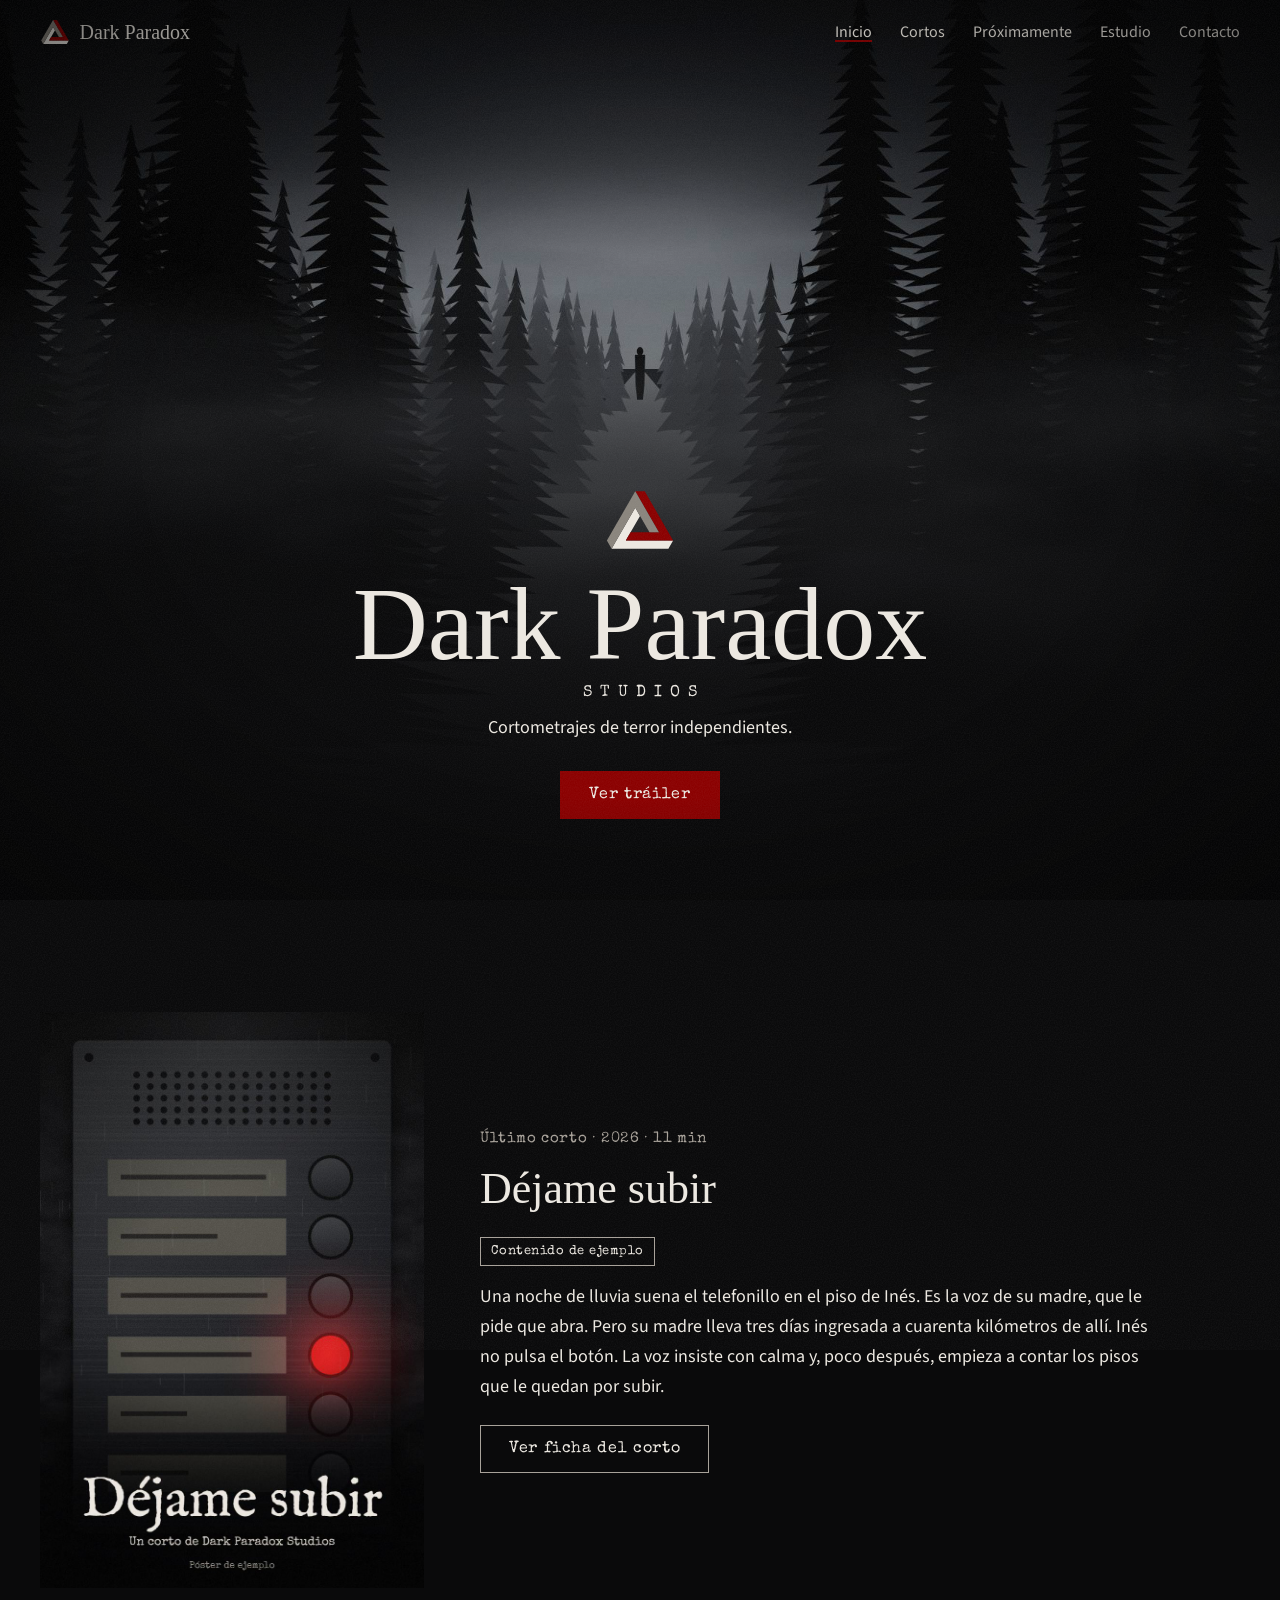
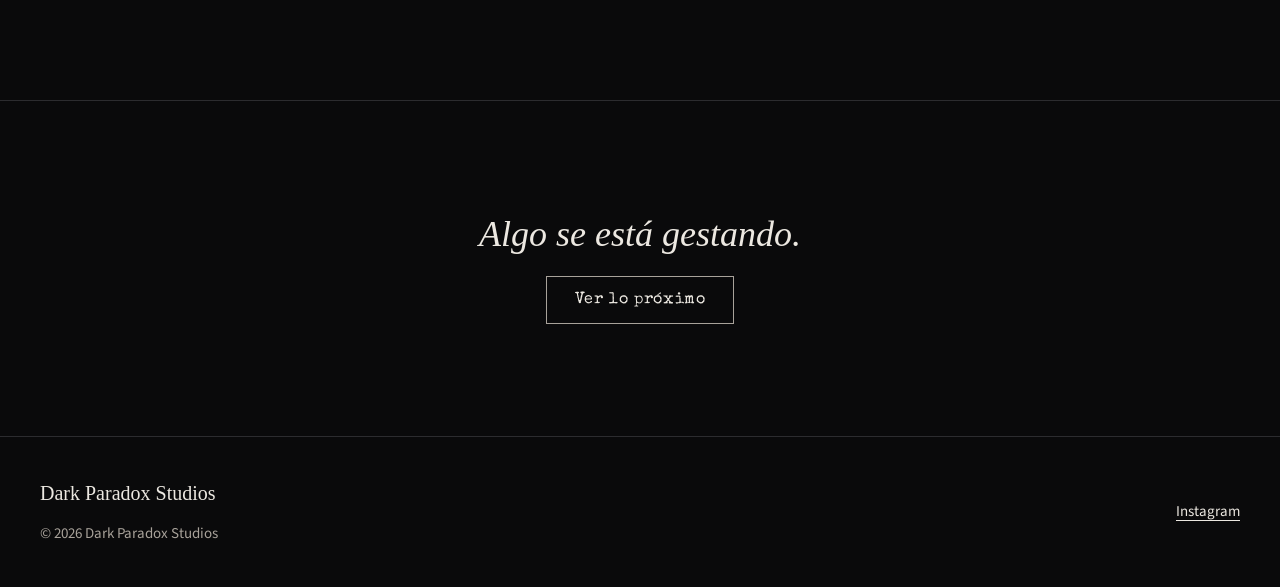
==== index.html @ ecb3c23c "Primera subida" ====
<!doctype html>
<html lang="es">
<head>
  <meta charset="utf-8">
  <meta name="viewport" content="width=device-width, initial-scale=1">
  <title>Dark Paradox Studios · Cortometrajes de terror</title>
  <meta name="description" content="Dark Paradox Studios es una productora independiente de cortometrajes de terror. Mira nuestros cortos y tráileres.">
  <meta name="theme-color" content="#0a0a0b">

  <!-- Open Graph: lo que se ve al compartir el enlace. La imagen TIENE que ser una URL
       completa o las redes no la encuentran: cambia "usuario" por tu usuario de GitHub. -->
  <meta property="og:type" content="website">
  <meta property="og:site_name" content="Dark Paradox Studios">
  <meta property="og:locale" content="es_ES">
  <meta property="og:title" content="Dark Paradox Studios · Cortometrajes de terror">
  <meta property="og:description" content="Productora independiente de cortometrajes de terror. Mira nuestros cortos y tráileres.">
  <meta property="og:image" content="https://usuario.github.io/darkparadox-web/img/og-image.jpg">

  <link rel="icon" href="./img/favicon.svg" type="image/svg+xml">
  <link rel="icon" href="./img/favicon-32.png" sizes="32x32" type="image/png">
  <link rel="apple-touch-icon" href="./img/apple-touch-icon.png">

  <link rel="preconnect" href="https://fonts.googleapis.com">
  <link rel="preconnect" href="https://fonts.gstatic.com" crossorigin>
  <link rel="stylesheet" href="https://fonts.googleapis.com/css2?family=IM+Fell+English:ital@0;1&amp;family=Source+Sans+3:wght@400;600&amp;family=Special+Elite&amp;display=swap">
  <link rel="stylesheet" href="./css/styles.css">

  <!-- Avisa a la hoja de estilos de que hay JavaScript, antes de pintar nada -->
  <script>document.documentElement.classList.add("js");</script>
  <script src="./js/data.js" defer></script>
  <script src="./js/main.js" defer></script>
</head>
<body class="pagina-hero">
  <a class="saltar" href="#contenido">Saltar al contenido</a>

  <header class="cabecera">
    <a class="marca" href="./index.html" aria-label="Dark Paradox Studios, ir al inicio">
      <img class="marca__icono" src="./img/logo.svg" alt="" width="30" height="30" loading="lazy">
      <span class="marca__texto glitch" data-texto="Dark Paradox">Dark Paradox</span>
    </a>

    <button class="menu-boton" type="button" aria-expanded="false" aria-controls="menu-principal" aria-label="Abrir menú">
      <span class="menu-boton__barras" aria-hidden="true"></span>
    </button>

    <nav class="menu" id="menu-principal" aria-label="Principal">
      <ul class="menu__lista">
        <li><a href="./index.html" aria-current="page">Inicio</a></li>
        <li><a href="./cortos.html">Cortos</a></li>
        <li><a href="./proximamente.html">Próximamente</a></li>
        <li><a href="./estudio.html">Estudio</a></li>
        <li><a href="./contacto.html">Contacto</a></li>
      </ul>
    </nav>
  </header>

  <main id="contenido" tabindex="-1">
    <section class="hero">
      <!-- Vídeo decorativo sin sonido. El poster se ve mientras carga y si el vídeo no
           llega a reproducirse. main.js decide si arranca (por eso no lleva autoplay). -->
      <video class="hero__video" muted loop playsinline preload="none" poster="./img/hero.jpg" aria-hidden="true" tabindex="-1">
        <source src="./img/hero.mp4" type="video/mp4">
      </video>

      <div class="hero__contenido contenedor">
        <img class="hero__logo" src="./img/logo.svg" alt="" width="72" height="72" loading="lazy">
        <h1 class="hero__titulo" aria-label="Dark Paradox Studios">
          <span class="glitch" data-texto="Dark Paradox">Dark Paradox</span>
          <span class="hero__estudio">Studios</span>
        </h1>
        <p class="hero__lema">Cortometrajes de terror independientes.</p>
        <!-- main.js apunta este botón al tráiler del corto más reciente -->
        <a class="boton" id="hero-trailer" href="./cortos.html">Ver tráiler</a>
      </div>
    </section>

    <section class="seccion">
      <!-- main.js pinta aquí el corto más reciente de js/data.js -->
      <div class="contenedor destacado" id="destacado">
        <noscript><p>Para ver nuestros cortos necesitas activar JavaScript.</p></noscript>
      </div>
    </section>

    <section class="seccion aviso-proximo">
      <div class="contenedor aparece">
        <p>Algo se está gestando.</p>
        <a class="boton boton--secundario" href="./proximamente.html">Ver lo próximo</a>
      </div>
    </section>
  </main>

  <footer class="pie">
    <div class="contenedor pie__interior">
      <p class="pie__marca">Dark Paradox Studios</p>
      <nav class="pie__redes" aria-label="Redes y contacto">
        <a href="https://www.instagram.com/darkparadox_studios_/" target="_blank" rel="noopener noreferrer">Instagram</a>
        <a data-contacto="email" hidden>Email</a>
        <a data-contacto="whatsapp" target="_blank" rel="noopener noreferrer" hidden>WhatsApp</a>
      </nav>
      <p data-ciudad hidden></p>
      <p>© <span data-anio>2026</span> Dark Paradox Studios</p>
    </div>
  </footer>
</body>
</html>
---- css/styles.css ----
/* ==========================================================================
   DARK PARADOX STUDIOS · HOJA DE ESTILOS

   Mobile-first: los estilos base son para el móvil (375 px) y las media
   queries del final de cada bloque añaden cambios para pantallas mayores.

   ÍNDICE
   1.  Variables
   2.  Base
   3.  Utilidades
   4.  Efectos (grano, viñeteado, parpadeo, glitch, fundidos, apariciones)
   5.  Cabecera y menú
   6.  Botones y enlaces
   7.  Pie
   8.  Inicio
   9.  Listado de cortos
   10. Detalle de corto
   11. Lightbox
   12. Próximamente
   13. Estudio
   14. Contacto
   15. Página 404 y mensajes temáticos
   16. Movimiento reducido
   ========================================================================== */


/* 1. VARIABLES
   -------------------------------------------------------------------------- */
:root {
  /* Colores */
  --negro: #0a0a0b;
  --negro-suave: #151517;
  --linea: #2c2c2f;
  --blanco-roto: #ece8e1;
  --gris: #a8a29a;
  /* El rojo solo tiene un contraste de 2:1 sobre el negro, así que nunca se usa
     para texto sobre el fondo: solo como relleno, borde o decoración. */
  --sangre: #8b0000;

  /* Tipografías, con fuentes de respaldo por si Google Fonts no carga */
  --fuente-titulos: "IM Fell English", "Iowan Old Style", Georgia, "Times New Roman", serif;
  --fuente-texto: "Source Sans 3", "Segoe UI", Roboto, "Helvetica Neue", Arial, sans-serif;
  --fuente-ficha: "Special Elite", "Courier New", Courier, monospace;

  /* Medidas */
  --margen: 1.25rem;
  --ancho-max: 80rem;
  --ancho-texto: 42rem;
  --alto-cabecera: 4rem;
  --tactil: 2.75rem; /* 44 px: tamaño mínimo cómodo para el dedo */

  /* Movimiento */
  --suave: 300ms ease;
}


/* 2. BASE
   -------------------------------------------------------------------------- */
*,
*::before,
*::after {
  box-sizing: border-box;
}

/* El atributo hidden debe ganar siempre, aunque el elemento tenga display: flex */
[hidden] {
  display: none !important;
}

html {
  background: var(--negro);
  color-scheme: dark;
  -webkit-text-size-adjust: 100%;
  /* Deja sitio a la cabecera fija al saltar a un ancla como #trailer */
  scroll-padding-top: calc(var(--alto-cabecera) + 1rem);
}

html.sin-scroll {
  overflow: hidden;
}

body {
  display: flex;
  flex-direction: column;
  min-height: 100vh;
  min-height: 100svh;
  margin: 0;
  background: var(--negro);
  color: var(--blanco-roto);
  font-family: var(--fuente-texto);
  font-size: 1.0625rem;
  line-height: 1.65;
  /* Fundido desde negro al entrar en cada página */
  animation: entrada-desde-negro 700ms ease-out backwards;
  transition: opacity 280ms ease;
}

main {
  flex: 1;
  /* Evita que la cabecera fija tape el principio del contenido */
  padding-top: var(--alto-cabecera);
}

main:focus {
  outline: none;
}

/* En estas páginas la primera sección va a pantalla completa, bajo la cabecera */
.pagina-hero main {
  padding-top: 0;
}

h1,
h2,
h3 {
  margin: 0 0 0.5em;
  font-family: var(--fuente-titulos);
  font-weight: 400; /* IM Fell solo tiene un peso: así no se fuerza una negrita falsa */
  line-height: 1.12;
  text-wrap: balance;
}

h1 {
  font-size: clamp(2.5rem, 11vw, 4.75rem);
}

h2 {
  font-size: clamp(1.875rem, 7vw, 2.75rem);
}

h3 {
  font-size: 1.375rem;
}

p {
  margin: 0 0 1em;
}

img,
video,
iframe {
  display: block;
  max-width: 100%;
}

img {
  height: auto;
}

ul {
  margin: 0;
  padding: 0;
  list-style: none;
}

a {
  color: inherit;
}

/* El foco de teclado es blanco porque el rojo no se vería sobre el negro */
:focus-visible {
  outline: 2px solid var(--blanco-roto);
  outline-offset: 3px;
}


/* 3. UTILIDADES
   -------------------------------------------------------------------------- */
.contenedor {
  width: min(100% - 2 * var(--margen), var(--ancho-max));
  margin-inline: auto;
}

.seccion {
  padding-block: clamp(3.5rem, 12vw, 7rem);
}

.seccion--corta {
  padding-block: clamp(2.5rem, 8vw, 4.5rem);
}

.texto-ancho {
  max-width: var(--ancho-texto);
}

.texto-secundario {
  color: var(--gris);
}

/* Etiquetas tipo ficha de archivo: año, duración, antetítulos… */
.ficha-texto {
  margin: 0 0 0.75rem;
  color: var(--gris);
  font-family: var(--fuente-ficha);
  font-size: 0.9375rem;
  letter-spacing: 0.04em;
}

/* Marca los contenidos de ejemplo. Desaparece al quitar "ejemplo: true" en data.js */
.etiqueta-ejemplo {
  display: inline-block;
  padding: 0.2rem 0.6rem;
  border: 1px solid var(--gris);
  background: var(--negro);
  color: var(--blanco-roto);
  font-family: var(--fuente-ficha);
  font-size: 0.8125rem;
  letter-spacing: 0.04em;
}

/* Oculto a la vista, pero accesible para los lectores de pantalla */
.oculto-visual {
  position: absolute;
  width: 1px;
  height: 1px;
  overflow: hidden;
  clip-path: inset(50%);
  white-space: nowrap;
}

/* Enlace "Saltar al contenido": solo aparece al llegar con el tabulador */
.saltar {
  position: fixed;
  top: 0.5rem;
  left: 0.5rem;
  z-index: 200;
  display: inline-flex;
  align-items: center;
  min-height: var(--tactil);
  padding-inline: 1rem;
  background: var(--blanco-roto);
  color: var(--negro);
  transform: translateY(-200%);
}

.saltar:focus {
  transform: none;
}


/* 4. EFECTOS
   -------------------------------------------------------------------------- */

/* Grano de película: ruido generado con un SVG incrustado, sin pedir ningún archivo.
   Se mueve a saltos para imitar la proyección. pointer-events: none deja pulsar debajo. */
body::before {
  content: "";
  position: fixed;
  inset: -50%;
  z-index: 9000;
  background-image: url("data:image/svg+xml,%3Csvg xmlns='http://www.w3.org/2000/svg' width='240' height='240'%3E%3Cfilter id='g'%3E%3CfeTurbulence type='fractalNoise' baseFrequency='.85' numOctaves='2' stitchTiles='stitch'/%3E%3CfeColorMatrix values='0 0 0 0 1 0 0 0 0 1 0 0 0 0 1 0 0 0 1 -.25'/%3E%3C/filter%3E%3Crect width='100%25' height='100%25' filter='url(%23g)'/%3E%3C/svg%3E");
  opacity: 0.07;
  pointer-events: none;
  animation: grano 900ms steps(6) infinite;
  will-change: transform;
}

/* Viñeteado: oscurece los bordes de la pantalla */
body::after {
  content: "";
  position: fixed;
  inset: 0;
  z-index: 8998;
  background: radial-gradient(ellipse at center, transparent 55%, rgba(0, 0, 0, 0.55) 100%);
  pointer-events: none;
}

/* Parpadeo ocasional: una capa negra casi invisible que main.js activa de vez en
   cuando. Son dos bajadas muy leves en casi un segundo, por debajo del límite de
   tres destellos por segundo que marcan las pautas de accesibilidad. */
.parpadeo {
  position: fixed;
  inset: 0;
  z-index: 8999;
  background: #000;
  opacity: 0;
  pointer-events: none;
}

.parpadeo.activo {
  animation: parpadeo 900ms linear;
}

/* Glitch: dos copias del texto (una roja y una gris) que saltan un instante.
   El texto se copia del atributo data-texto del HTML. */
.glitch {
  position: relative;
  display: inline-block;
}

.glitch::before,
.glitch::after {
  content: attr(data-texto);
  position: absolute;
  top: 0;
  left: 0;
  width: 100%;
  opacity: 0;
  pointer-events: none;
}

.glitch::before {
  color: var(--sangre);
  animation: glitch-a 9s steps(1) infinite;
}

.glitch::after {
  color: var(--gris);
  animation: glitch-b 9s steps(1) infinite;
}

/* Fundido a negro al cambiar de página (main.js añade la clase) */
body.saliendo {
  opacity: 0;
}

/* Aparición al hacer scroll. Solo se oculta si hay JavaScript (clase .js en <html>);
   así, sin JavaScript, todo el contenido sigue siendo visible. */
.js .aparece {
  opacity: 0;
  transform: translateY(1.25rem);
  transition: opacity 900ms ease, transform 900ms ease;
}

.js .aparece.visible {
  opacity: 1;
  transform: none;
}

@keyframes entrada-desde-negro {
  from {
    opacity: 0;
  }
}

@keyframes grano {
  0%   { transform: translate(0, 0); }
  20%  { transform: translate(-3%, 2%); }
  40%  { transform: translate(2%, -4%); }
  60%  { transform: translate(-2%, 3%); }
  80%  { transform: translate(4%, -1%); }
  100% { transform: translate(0, 0); }
}

@keyframes parpadeo {
  0%, 25%, 55%, 100% { opacity: 0; }
  10% { opacity: 0.12; }
  38% { opacity: 0.18; }
}

@keyframes glitch-a {
  0%, 92%, 100% { opacity: 0; transform: none; clip-path: none; }
  93%   { opacity: 0.95; transform: translate(-3px, 1px); clip-path: inset(12% 0 58% 0); }
  94.5% { opacity: 0.95; transform: translate(3px, -1px); clip-path: inset(62% 0 10% 0); }
  96%   { opacity: 0.95; transform: translate(-2px, 0); clip-path: inset(38% 0 40% 0); }
  97%   { opacity: 0; }
}

@keyframes glitch-b {
  0%, 92.5%, 100% { opacity: 0; transform: none; clip-path: none; }
  93.5% { opacity: 0.6; transform: translate(3px, 0); clip-path: inset(55% 0 22% 0); }
  95%   { opacity: 0.6; transform: translate(-2px, 1px); clip-path: inset(8% 0 72% 0); }
  96%   { opacity: 0; }
}


/* 5. CABECERA Y MENÚ
   -------------------------------------------------------------------------- */
.cabecera {
  position: fixed;
  inset: 0 0 auto;
  z-index: 100;
  display: flex;
  align-items: center;
  justify-content: space-between;
  height: var(--alto-cabecera);
  padding-inline: var(--margen);
  transition: background-color var(--suave);
}

/* Al bajar por la página, la cabecera gana un fondo para seguir siendo legible */
.cabecera.con-fondo {
  background: rgba(10, 10, 11, 0.94);
}

.marca {
  position: relative;
  z-index: 1;
  display: inline-flex;
  align-items: center;
  gap: 0.6rem;
  min-height: var(--tactil);
  font-family: var(--fuente-titulos);
  font-size: 1.25rem;
  text-decoration: none;
}

.marca__icono {
  width: 1.875rem;
  height: 1.875rem;
}

.marca__texto.glitch::before,
.marca__texto.glitch::after {
  animation-duration: 13s;
}

/* Botón hamburguesa: 48 × 48 px */
.menu-boton {
  position: relative;
  z-index: 1;
  display: grid;
  place-items: center;
  width: 3rem;
  height: 3rem;
  margin-right: -0.75rem;
  padding: 0;
  border: 0;
  background: none;
  color: var(--blanco-roto);
  cursor: pointer;
}

/* Las tres barras: la central es el propio span; las otras, sus pseudoelementos */
.menu-boton__barras,
.menu-boton__barras::before,
.menu-boton__barras::after {
  display: block;
  width: 1.5rem;
  height: 2px;
  background: currentColor;
  transition: transform var(--suave), background-color var(--suave);
}

.menu-boton__barras {
  position: relative;
}

.menu-boton__barras::before,
.menu-boton__barras::after {
  content: "";
  position: absolute;
  left: 0;
}

.menu-boton__barras::before {
  transform: translateY(-7px);
}

.menu-boton__barras::after {
  transform: translateY(7px);
}

/* Al abrir, las barras forman una X */
.menu-boton[aria-expanded="true"] .menu-boton__barras {
  background: transparent;
}

.menu-boton[aria-expanded="true"] .menu-boton__barras::before {
  transform: rotate(45deg);
}

.menu-boton[aria-expanded="true"] .menu-boton__barras::after {
  transform: rotate(-45deg);
}

/* Menú a pantalla completa en el móvil. visibility: hidden impide llegar a los
   enlaces con el tabulador mientras está cerrado. */
.menu {
  position: fixed;
  inset: 0;
  display: flex;
  align-items: center;
  padding: var(--alto-cabecera) var(--margen);
  background: var(--negro);
  opacity: 0;
  visibility: hidden;
  transition: opacity var(--suave), visibility var(--suave);
}

.menu.abierto {
  opacity: 1;
  visibility: visible;
}

.menu__lista {
  display: grid;
  gap: 0.5rem;
  width: 100%;
}

.menu__lista a {
  display: inline-flex;
  align-items: center;
  min-height: 3.5rem;
  font-family: var(--fuente-titulos);
  font-size: 2.25rem;
  text-decoration: none;
  text-decoration-thickness: 2px;
  text-underline-offset: 0.2em;
}

/* Página actual y enlace señalado: subrayado rojo */
.menu__lista a[aria-current="page"],
.menu__lista a:hover {
  text-decoration-line: underline;
  text-decoration-color: var(--sangre);
}

/* Sin JavaScript el botón no funcionaría: se muestra el menú tal cual */
html:not(.js) .cabecera {
  position: static;
  flex-wrap: wrap;
  height: auto;
  padding-block: 0.5rem;
}

html:not(.js) main {
  padding-top: 0;
}

html:not(.js) .menu-boton {
  display: none;
}

html:not(.js) .menu {
  position: static;
  padding: 0;
  opacity: 1;
  visibility: visible;
}

html:not(.js) .menu__lista {
  display: flex;
  flex-wrap: wrap;
  gap: 0 1.25rem;
}

html:not(.js) .menu__lista a {
  font-family: var(--fuente-texto);
  font-size: 1.0625rem;
  min-height: var(--tactil);
}

/* Escritorio: menú en línea, sin hamburguesa */
@media (min-width: 48rem) {
  :root {
    --margen: 2.5rem;
  }

  .menu-boton {
    display: none;
  }

  .menu {
    position: static;
    padding: 0;
    background: none;
    opacity: 1;
    visibility: visible;
    transition: none;
  }

  .menu__lista {
    display: flex;
    gap: 1.75rem;
    width: auto;
  }

  .menu__lista a {
    min-height: var(--tactil);
    font-family: var(--fuente-texto);
    font-size: 1rem;
  }
}


/* 6. BOTONES Y ENLACES
   -------------------------------------------------------------------------- */
.boton {
  display: inline-flex;
  align-items: center;
  justify-content: center;
  gap: 0.6rem;
  min-height: 3rem;
  padding: 0.5rem 1.75rem;
  border: 1px solid var(--sangre);
  background: var(--sangre);
  color: var(--blanco-roto);
  font-family: var(--fuente-ficha);
  font-size: 1rem;
  letter-spacing: 0.04em;
  text-decoration: none;
  cursor: pointer;
  transition: background-color var(--suave), border-color var(--suave), color var(--suave);
}

.boton--secundario {
  border-color: var(--gris);
  background: transparent;
}

@media (hover: hover) {
  .boton:hover {
    border-color: var(--blanco-roto);
    background: var(--blanco-roto);
    color: var(--negro);
  }
}

/* Enlace suelto: altura táctil y subrayado claro */
.enlace {
  display: inline-flex;
  align-items: center;
  min-height: var(--tactil);
  text-decoration: underline;
  text-decoration-thickness: 1px;
  text-underline-offset: 0.25em;
  transition: text-decoration-color var(--suave);
}

.enlace:hover {
  text-decoration-color: var(--sangre);
  text-decoration-thickness: 2px;
}


/* 7. PIE
   -------------------------------------------------------------------------- */
.pie {
  padding-block: 2.5rem;
  border-top: 1px solid var(--linea);
  color: var(--gris);
  font-size: 0.9375rem;
}

.pie__interior {
  display: grid;
  gap: 0.75rem;
}

.pie p {
  margin: 0;
}

.pie__marca {
  color: var(--blanco-roto);
  font-family: var(--fuente-titulos);
  font-size: 1.25rem;
}

.pie__redes {
  display: flex;
  flex-wrap: wrap;
  gap: 0 1.5rem;
}

.pie__redes a {
  display: inline-flex;
  align-items: center;
  min-height: var(--tactil);
  color: var(--blanco-roto);
  text-underline-offset: 0.25em;
}

.pie__redes a:hover {
  text-decoration-color: var(--sangre);
  text-decoration-thickness: 2px;
}

@media (min-width: 48rem) {
  .pie__interior {
    grid-template-columns: 1fr auto;
    align-items: center;
    column-gap: 2rem;
  }

  .pie__redes {
    grid-column: 2;
    grid-row: 1 / span 2;
  }
}


/* 8. INICIO
   -------------------------------------------------------------------------- */
.hero {
  position: relative;
  isolation: isolate; /* Mantiene los z-index negativos dentro de esta sección */
  display: flex;
  align-items: flex-end;
  min-height: 100vh;
  min-height: 100svh;
  overflow: hidden;
  background: var(--negro);
  text-align: center;
}

.hero__video {
  position: absolute;
  inset: 0;
  z-index: -2;
  width: 100%;
  height: 100%;
  object-fit: cover;
}

/* Degradado que asegura la legibilidad del texto sobre la imagen */
.hero::after {
  content: "";
  position: absolute;
  inset: 0;
  z-index: -1;
  background: linear-gradient(
    to top,
    var(--negro) 4%,
    rgba(10, 10, 11, 0.8) 36%,
    rgba(10, 10, 11, 0.1) 68%,
    rgba(10, 10, 11, 0.5) 100%
  );
}

.hero__contenido {
  padding-bottom: clamp(3rem, 9vh, 5.5rem);
}

.hero__logo {
  width: 4.5rem;
  height: 4.5rem;
  margin: 0 auto 1rem;
}

.hero__titulo {
  margin-bottom: 0.75rem;
  font-size: clamp(3rem, 15vw, 6.5rem);
  line-height: 1;
}

.hero__estudio {
  display: block;
  margin-top: 0.6rem;
  color: var(--blanco-roto);
  font-family: var(--fuente-ficha);
  font-size: 1rem;
  letter-spacing: 0.5em;
  text-indent: 0.5em; /* Compensa el espaciado para que quede bien centrado */
  text-transform: uppercase;
}

.hero__lema {
  margin-bottom: 1.75rem;
  font-size: 1.125rem;
}

/* Último corto destacado */
.destacado {
  display: grid;
  gap: 1.75rem;
}

.destacado__poster-enlace {
  display: block;
  max-width: 22rem;
}

.destacado__poster {
  width: 100%;
  aspect-ratio: 2 / 3;
  object-fit: cover;
  background: var(--negro-suave);
}

.destacado__acciones {
  display: flex;
  flex-wrap: wrap;
  gap: 0.75rem;
  margin-top: 1.5rem;
}

/* Franja que invita a ver Próximamente */
.aviso-proximo {
  border-top: 1px solid var(--linea);
  text-align: center;
}

.aviso-proximo p {
  margin-bottom: 1.25rem;
  font-family: var(--fuente-titulos);
  font-size: clamp(1.625rem, 6vw, 2.25rem);
  font-style: italic;
  line-height: 1.2;
}

@media (min-width: 48rem) {
  .destacado {
    grid-template-columns: minmax(0, 24rem) minmax(0, var(--ancho-texto));
    gap: 3.5rem;
    align-items: center;
  }

  .destacado__poster-enlace {
    max-width: none;
  }
}


/* 9. LISTADO DE CORTOS
   -------------------------------------------------------------------------- */
.cabecera-pagina {
  padding-block: clamp(2.5rem, 8vw, 4.5rem) 1.5rem;
}

.pista-tactil {
  display: none;
  margin-bottom: 0;
  color: var(--gris);
  font-size: 0.9375rem;
}

/* Solo en dispositivos táctiles, donde no existe el "pasar el ratón" */
@media (hover: none) {
  .pista-tactil {
    display: block;
  }
}

/* 1 columna en móvil, 2 en tablet, 3 y 4 en escritorio */
.rejilla-cortos {
  display: grid;
  gap: 1.25rem;
  padding-bottom: clamp(3.5rem, 12vw, 7rem);
}

@media (min-width: 37.5rem) {
  .rejilla-cortos {
    grid-template-columns: repeat(2, 1fr);
  }
}

@media (min-width: 64rem) {
  .rejilla-cortos {
    grid-template-columns: repeat(3, 1fr);
  }
}

@media (min-width: 90rem) {
  .rejilla-cortos {
    grid-template-columns: repeat(4, 1fr);
  }
}

.tarjeta__enlace {
  position: relative;
  display: block;
  overflow: hidden;
  background: var(--negro-suave);
  text-decoration: none;
}

.tarjeta__poster {
  width: 100%;
  aspect-ratio: 2 / 3;
  object-fit: cover;
  transition: transform 600ms ease;
}

/* Capa que oscurece el póster y contiene los datos. Con opacity (y no display: none)
   el título sigue disponible para los lectores de pantalla. */
.tarjeta__velo {
  position: absolute;
  inset: 0;
  display: flex;
  flex-direction: column;
  justify-content: flex-end;
  padding: 1.25rem;
  background: rgba(10, 10, 11, 0.84);
  opacity: 0;
  transition: opacity 400ms ease;
}

.tarjeta__titulo {
  margin-bottom: 0.4rem;
  font-size: 2rem;
}

.tarjeta__datos {
  margin: 0 0 1rem;
  color: var(--blanco-roto);
  font-family: var(--fuente-ficha);
  font-size: 0.9375rem;
}

.tarjeta__accion {
  align-self: flex-start;
  padding-bottom: 0.15rem;
  border-bottom: 2px solid var(--sangre);
  font-size: 1rem;
}

/* El velo aparece con el ratón, con el foco del teclado o al tocar (.activa, en main.js) */
.tarjeta__enlace:focus-visible .tarjeta__velo,
.tarjeta.activa .tarjeta__velo {
  opacity: 1;
}

/* Dentro de @media (hover: hover) para que el efecto no se quede "pegado" en el móvil */
@media (hover: hover) {
  .tarjeta__enlace:hover .tarjeta__velo {
    opacity: 1;
  }

  .tarjeta__enlace:hover .tarjeta__poster {
    transform: scale(1.03);
  }
}

.tarjeta .etiqueta-ejemplo {
  position: absolute;
  top: 0.75rem;
  left: 0.75rem;
}


/* 10. DETALLE DE CORTO
   -------------------------------------------------------------------------- */
.corto {
  padding-block: 1rem clamp(3.5rem, 12vw, 7rem);
}

.corto__volver {
  margin-bottom: 1rem;
  color: var(--gris);
}

.corto__portada {
  display: grid;
  gap: 1.75rem;
}

.corto__poster {
  width: 100%;
  max-width: 22rem;
  aspect-ratio: 2 / 3;
  object-fit: cover;
  background: var(--negro-suave);
}

.corto__sinopsis {
  font-size: 1.125rem;
}

.corto__aviso-ejemplo {
  margin-bottom: 1rem;
}

.corto__bloque {
  padding-top: clamp(2.5rem, 8vw, 4.5rem);
}

/* Reproductor responsive 16:9 */
.video-16-9 {
  width: 100%;
  aspect-ratio: 16 / 9;
  border: 0;
  background: var(--negro-suave);
}

.trailer-pendiente {
  display: grid;
  place-items: center;
  width: 100%;
  aspect-ratio: 16 / 9;
  border: 1px solid var(--linea);
  background: var(--negro-suave);
  color: var(--gris);
  font-family: var(--fuente-ficha);
  text-align: center;
}

/* Ficha técnica */
.ficha-tecnica {
  margin: 0;
  border-top: 1px solid var(--linea);
}

.ficha-tecnica__fila {
  display: grid;
  gap: 0.1rem;
  padding-block: 0.875rem;
  border-bottom: 1px solid var(--linea);
}

.ficha-tecnica dt {
  color: var(--gris);
  font-family: var(--fuente-ficha);
  font-size: 0.9375rem;
}

.ficha-tecnica dd {
  margin: 0;
}

/* Galería de fotogramas: el primero, grande */
.galeria {
  display: grid;
  grid-template-columns: repeat(2, 1fr);
  gap: 0.5rem;
}

.galeria__miniatura {
  display: block;
  width: 100%;
  padding: 0;
  border: 0;
  background: var(--negro-suave);
  cursor: zoom-in;
}

.galeria__miniatura img {
  width: 100%;
  aspect-ratio: 16 / 9;
  object-fit: cover;
  transition: opacity var(--suave);
}

.galeria li:first-child {
  grid-column: 1 / -1;
}

@media (hover: hover) {
  .galeria__miniatura:hover img {
    opacity: 0.7;
  }
}

.lista-festivales li {
  padding-block: 0.875rem;
  border-bottom: 1px solid var(--linea);
}

.lista-festivales li:first-child {
  border-top: 1px solid var(--linea);
}

@media (min-width: 48rem) {
  .corto__portada {
    grid-template-columns: minmax(0, 24rem) minmax(0, var(--ancho-texto));
    gap: 3.5rem;
    align-items: start;
  }

  .corto__poster {
    max-width: none;
  }

  .ficha-tecnica__fila {
    grid-template-columns: 11rem 1fr;
    gap: 1rem;
  }

  .galeria {
    grid-template-columns: repeat(3, 1fr);
  }

  .galeria li:first-child {
    grid-column: auto;
  }
}


/* 11. LIGHTBOX
   Usa <dialog>, que ya atrapa el foco del teclado y se cierra con Escape.
   -------------------------------------------------------------------------- */
.lightbox {
  width: 100vw;
  max-width: none;
  height: 100vh;
  height: 100dvh;
  max-height: none;
  margin: 0;
  padding: 0;
  border: 0;
  background: transparent;
  color: var(--blanco-roto);
}

.lightbox[open] {
  display: grid;
  grid-template-rows: auto minmax(0, 1fr) auto;
}

.lightbox::backdrop {
  background: rgba(5, 5, 6, 0.96);
}

.lightbox__barra {
  display: flex;
  justify-content: flex-end;
  padding: 0.5rem;
}

.lightbox__figura {
  display: grid;
  place-items: center;
  min-height: 0;
  margin: 0;
  padding-inline: 0.5rem;
  touch-action: pan-y pinch-zoom; /* El gesto horizontal lo gestiona main.js */
}

.lightbox__figura img {
  max-width: 100%;
  max-height: 100%;
  object-fit: contain;
}

.lightbox__controles {
  display: flex;
  align-items: center;
  justify-content: center;
  gap: 1.25rem;
  padding: 0.75rem;
}

.lightbox__contador {
  min-width: 4rem;
  font-family: var(--fuente-ficha);
  text-align: center;
}

.lightbox__boton {
  display: grid;
  place-items: center;
  width: 3rem;
  height: 3rem;
  padding: 0;
  border: 1px solid var(--linea);
  background: var(--negro);
  color: var(--blanco-roto);
  font-size: 1.5rem;
  line-height: 1;
  cursor: pointer;
  transition: border-color var(--suave);
}

@media (hover: hover) {
  .lightbox__boton:hover {
    border-color: var(--blanco-roto);
  }
}


/* 12. PRÓXIMAMENTE
   -------------------------------------------------------------------------- */
.teaser {
  position: relative;
  isolation: isolate;
  display: flex;
  align-items: center;
  min-height: 100vh;
  min-height: 100svh;
  padding-block: calc(var(--alto-cabecera) + 1rem) 2rem;
  overflow: hidden;
}

.teaser__fondo {
  position: absolute;
  inset: 0;
  z-index: -2;
  width: 100%;
  height: 100%;
  object-fit: cover;
}

.teaser::after {
  content: "";
  position: absolute;
  inset: 0;
  z-index: -1;
  background: rgba(10, 10, 11, 0.74);
}

.teaser__linea {
  margin-bottom: 1.1em;
  font-family: var(--fuente-titulos);
  font-size: clamp(1.625rem, 7vw, 2.75rem);
  line-height: 1.2;
}

/* Las líneas aparecen una a una, como si se enfocaran poco a poco */
.js .teaser__linea {
  opacity: 0;
  filter: blur(6px);
  transition: opacity 1600ms ease, filter 1600ms ease;
}

.js .teaser__linea.visible {
  opacity: 1;
  filter: none;
}

.teaser__titulo {
  margin: 0.4em 0 0;
  font-size: clamp(2.5rem, 11vw, 4.75rem);
  line-height: 1.05;
}

.cuenta-atras {
  display: grid;
  grid-template-columns: repeat(4, minmax(0, 1fr));
  gap: 0.5rem;
  max-width: 30rem;
  margin: 1.5rem 0 2rem;
}

.cuenta-atras__celda {
  padding: 0.875rem 0.25rem;
  border: 1px solid var(--linea);
  background: var(--negro-suave);
  text-align: center;
}

.cuenta-atras__numero {
  display: block;
  font-family: var(--fuente-ficha);
  font-size: clamp(1.5rem, 7vw, 2.25rem);
  line-height: 1.2;
}

.cuenta-atras__unidad {
  display: block;
  color: var(--gris);
  font-size: 0.8125rem;
}


/* 13. ESTUDIO
   -------------------------------------------------------------------------- */
.manifiesto p {
  font-size: 1.125rem;
}

.manifiesto__subtitulo {
  margin-top: 3rem;
}

.manifiesto__cita {
  margin: 2rem 0;
  padding-left: 1.25rem;
  border-left: 3px solid var(--sangre);
  font-family: var(--fuente-titulos);
  font-size: clamp(1.5rem, 6vw, 2rem);
  font-style: italic;
  line-height: 1.3;
}

.equipo {
  display: grid;
  grid-template-columns: repeat(2, 1fr);
  gap: 1.5rem 1rem;
  margin-top: 1.75rem;
}

.equipo__foto {
  width: 100%;
  aspect-ratio: 4 / 5;
  margin-bottom: 0.75rem;
  object-fit: cover;
  background: var(--negro-suave);
  /* Blanco y negro también para las fotos reales, aunque estén en color */
  filter: grayscale(1) contrast(1.05);
}

.equipo__nombre {
  margin-bottom: 0.2rem;
  font-size: 1.25rem;
}

.equipo__rol {
  margin: 0;
  color: var(--gris);
  font-size: 0.9375rem;
  line-height: 1.35;
}

@media (min-width: 48rem) {
  .equipo {
    grid-template-columns: repeat(4, 1fr);
    gap: 1.5rem;
  }
}


/* 14. CONTACTO
   -------------------------------------------------------------------------- */
.contacto {
  display: grid;
  gap: 3rem;
  padding-bottom: clamp(3.5rem, 12vw, 7rem);
}

.canales {
  display: grid;
  gap: 0.75rem;
}

.canal {
  display: flex;
  align-items: center;
  gap: 1rem;
  min-height: 4.5rem;
  padding: 0.75rem 1rem;
  border: 1px solid var(--linea);
  background: var(--negro-suave);
  text-decoration: none;
  transition: border-color var(--suave);
}

a.canal:hover {
  border-color: var(--blanco-roto);
}

.canal__icono {
  flex: none;
  width: 1.5rem;
  height: 1.5rem;
}

.canal__tipo {
  display: block;
  color: var(--gris);
  font-family: var(--fuente-ficha);
  font-size: 0.875rem;
}

.canal__valor {
  display: block;
  overflow-wrap: anywhere;
}

.canal--pendiente {
  border-style: dashed;
  color: var(--gris);
}

.canal--pendiente .canal__valor {
  color: var(--gris);
}

/* Formulario */
.campo {
  margin-bottom: 1.25rem;
}

.campo label {
  display: block;
  margin-bottom: 0.4rem;
}

.campo input,
.campo textarea {
  display: block;
  width: 100%;
  min-height: 3rem;
  padding: 0.75rem 0.875rem;
  border: 1px solid var(--gris);
  border-radius: 0;
  background: var(--negro-suave);
  color: var(--blanco-roto);
  font: inherit;
  font-size: 1rem; /* Con menos de 16 px, iOS amplía la página al escribir */
}

.campo textarea {
  min-height: 9rem;
  resize: vertical;
}

.formulario__aviso {
  margin: 1rem 0 0;
  padding: 0.75rem 1rem;
  border-left: 3px solid var(--sangre);
  background: var(--negro-suave);
}

@media (min-width: 48rem) {
  .contacto {
    grid-template-columns: minmax(0, 1fr) minmax(0, 1fr);
    gap: 4rem;
    align-items: start;
  }
}


/* 15. PÁGINA 404 Y MENSAJES TEMÁTICOS
   -------------------------------------------------------------------------- */
.mensaje-tematico {
  display: grid;
  align-content: center;
  min-height: 70vh;
  padding-block: 3rem;
}

.mensaje-tematico__acciones {
  display: flex;
  flex-wrap: wrap;
  gap: 0.75rem;
  margin-top: 1rem;
}


/* 16. MOVIMIENTO REDUCIDO
   Para quien lo ha pedido en su sistema: sin grano animado, parpadeos, glitch
   ni fundidos. Todo el contenido aparece directamente.
   -------------------------------------------------------------------------- */
@media (prefers-reduced-motion: reduce) {
  *,
  *::before,
  *::after {
    animation: none !important;
    transition: none !important;
  }

  .js .aparece,
  .js .teaser__linea {
    opacity: 1;
    filter: none;
    transform: none;
  }

  .parpadeo {
    display: none;
  }

  /* La copia del glitch quedaría superpuesta si no se oculta */
  .glitch::before,
  .glitch::after {
    display: none;
  }
}

@media (prefers-reduced-motion: no-preference) {
  html {
    scroll-behavior: smooth;
  }
}
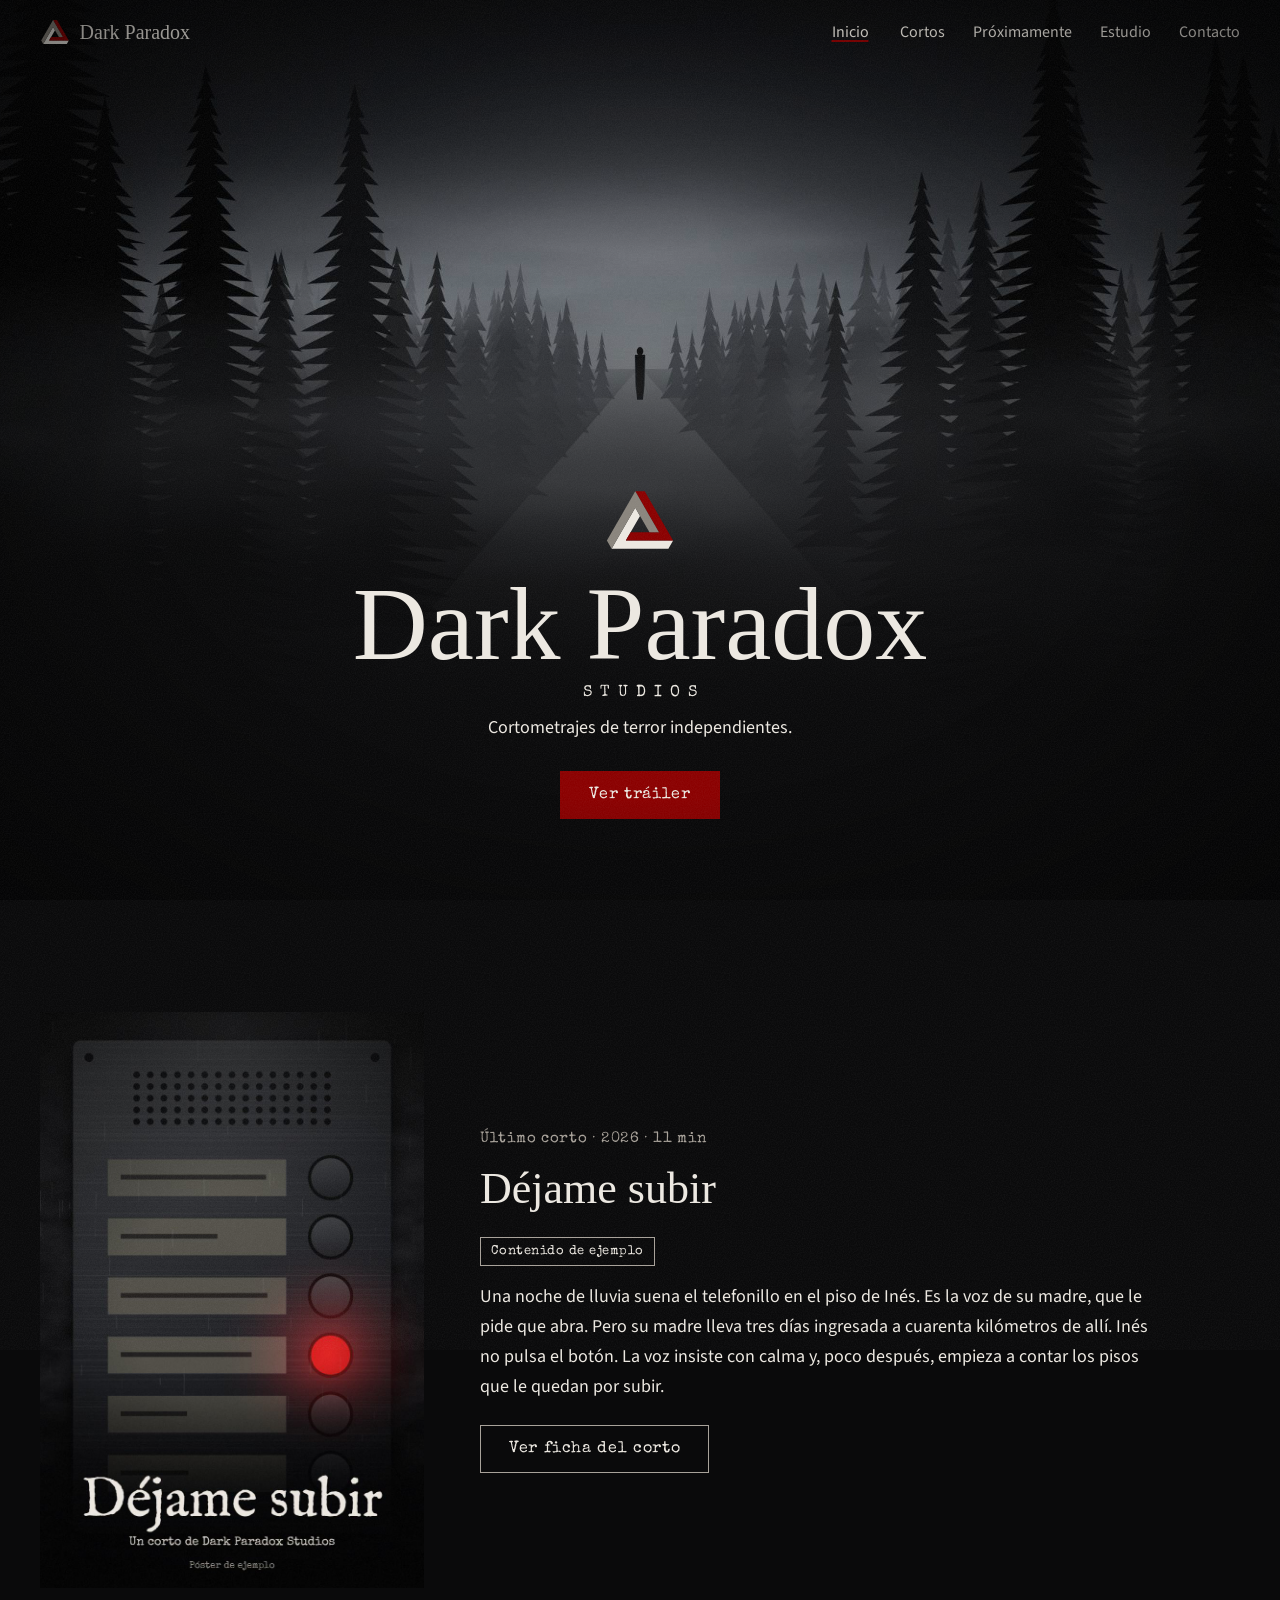
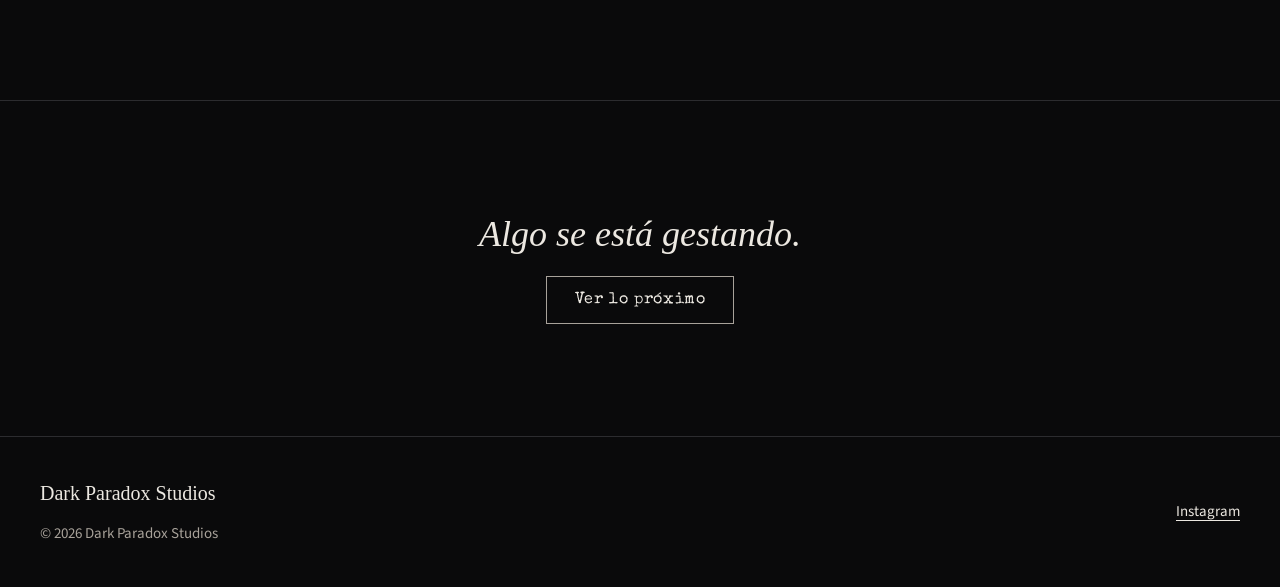
==== commit bcbb3577: "Primera subida" ====
--- a/index.html
+++ b/index.html
@@ -8,13 +8,13 @@
   <meta name="theme-color" content="#0a0a0b">
 
   <!-- Open Graph: lo que se ve al compartir el enlace. La imagen TIENE que ser una URL
-       completa o las redes no la encuentran: cambia "usuario" por tu usuario de GitHub. -->
+       completa o las redes no la encuentran: si cambias de usuario o de repositorio, actualízala. -->
   <meta property="og:type" content="website">
   <meta property="og:site_name" content="Dark Paradox Studios">
   <meta property="og:locale" content="es_ES">
   <meta property="og:title" content="Dark Paradox Studios · Cortometrajes de terror">
   <meta property="og:description" content="Productora independiente de cortometrajes de terror. Mira nuestros cortos y tráileres.">
-  <meta property="og:image" content="https://usuario.github.io/darkparadox-web/img/og-image.jpg">
+  <meta property="og:image" content="https://frxnker.github.io/DarkParadox/img/og-image.jpg">
 
   <link rel="icon" href="./img/favicon.svg" type="image/svg+xml">
   <link rel="icon" href="./img/favicon-32.png" sizes="32x32" type="image/png">
--- a/css/styles.css
+++ b/css/styles.css
@@ -568,6 +568,8 @@
   }
 
   .menu__lista a {
+    justify-content: center;
+    min-width: var(--tactil);
     min-height: var(--tactil);
     font-family: var(--fuente-texto);
     font-size: 1rem;
@@ -958,6 +960,11 @@
 }
 
 /* Reproductor responsive 16:9 */
+.video-16-9,
+.trailer-pendiente {
+  max-width: 60rem;
+}
+
 .video-16-9 {
   width: 100%;
   aspect-ratio: 16 / 9;
@@ -1090,7 +1097,7 @@
 }
 
 .lightbox::backdrop {
-  background: rgba(5, 5, 6, 0.96);
+  background: var(--negro);
 }
 
 .lightbox__barra {
@@ -1343,7 +1350,8 @@
   color: var(--gris);
 }
 
-.canal--pendiente .canal__valor {
+.canal--pendiente .canal__valor,
+.canal__valor[data-pendiente] {
   color: var(--gris);
 }
 
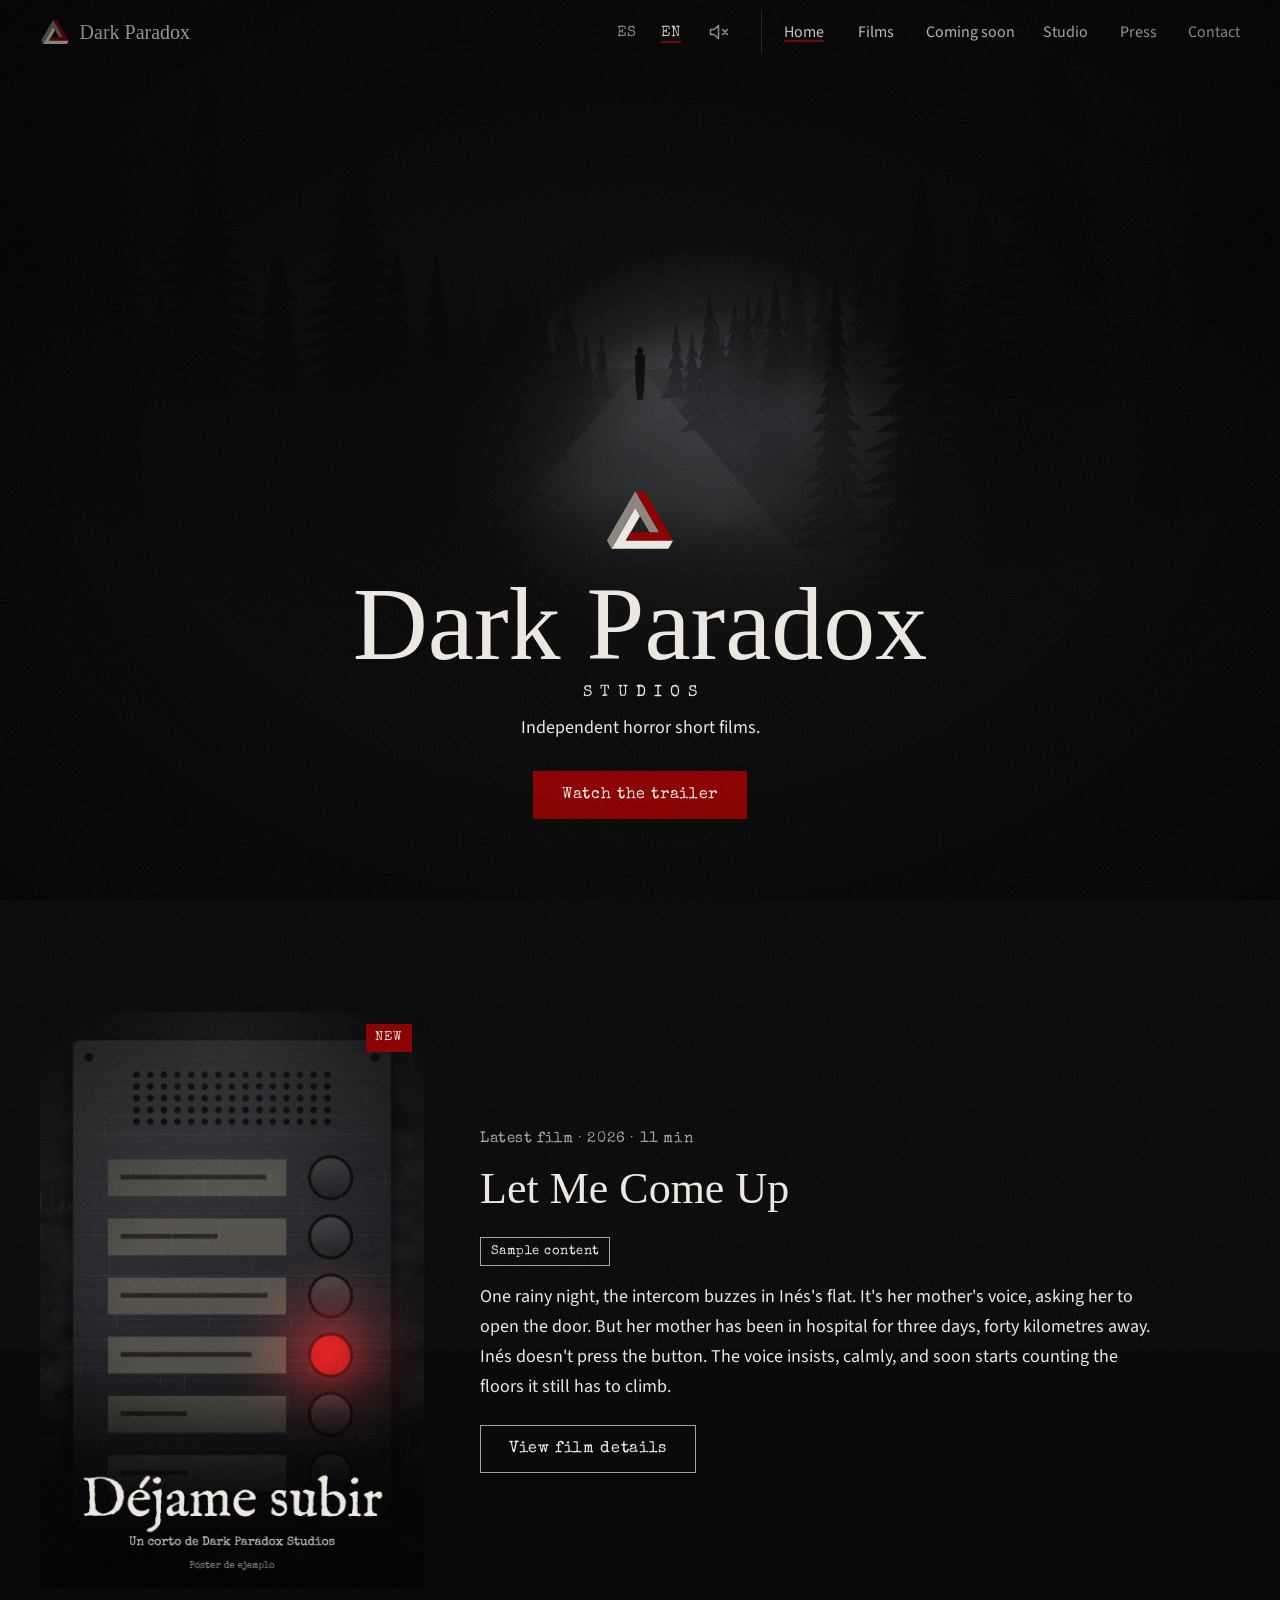
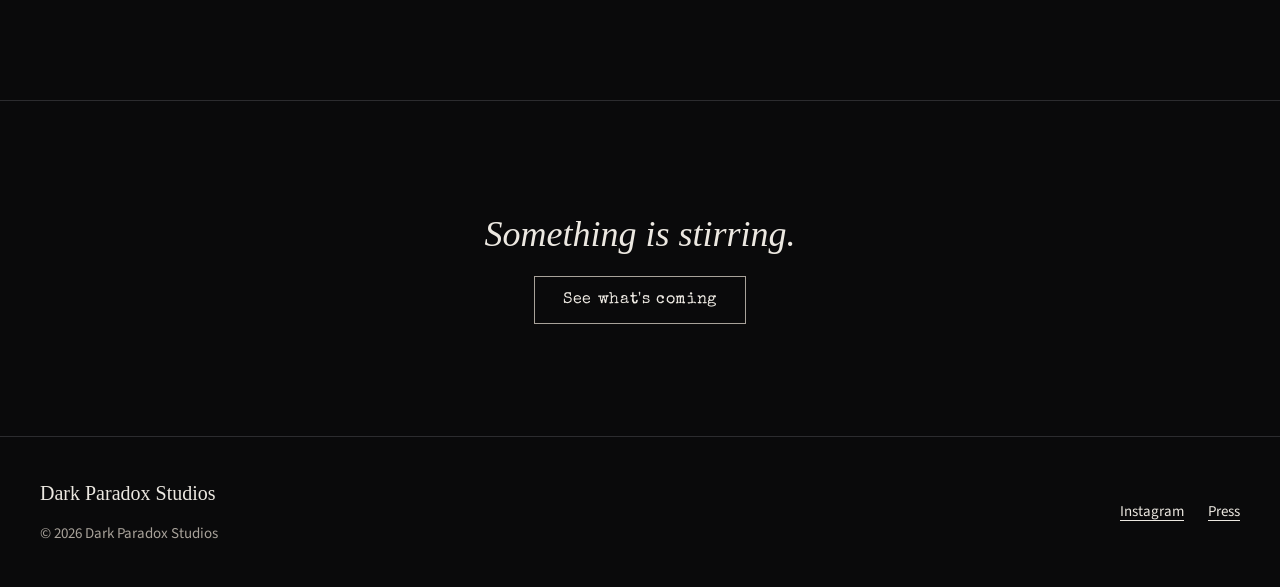
==== commit b3195400: "Novedades" ====
--- a/index.html
+++ b/index.html
@@ -3,8 +3,8 @@
 <head>
   <meta charset="utf-8">
   <meta name="viewport" content="width=device-width, initial-scale=1">
-  <title>Dark Paradox Studios · Cortometrajes de terror</title>
-  <meta name="description" content="Dark Paradox Studios es una productora independiente de cortometrajes de terror. Mira nuestros cortos y tráileres.">
+  <title data-i18n="inicio.tituloPagina">Dark Paradox Studios · Cortometrajes de terror</title>
+  <meta name="description" data-i18n-content="inicio.descripcion" content="Dark Paradox Studios es una productora independiente de cortometrajes de terror. Mira nuestros cortos y tráileres.">
   <meta name="theme-color" content="#0a0a0b">
 
   <!-- Open Graph: lo que se ve al compartir el enlace. La imagen TIENE que ser una URL
@@ -28,28 +28,49 @@
   <!-- Avisa a la hoja de estilos de que hay JavaScript, antes de pintar nada -->
   <script>document.documentElement.classList.add("js");</script>
   <script src="./js/data.js" defer></script>
+  <script src="./js/i18n.js" defer></script>
   <script src="./js/main.js" defer></script>
 </head>
 <body class="pagina-hero">
-  <a class="saltar" href="#contenido">Saltar al contenido</a>
+  <a class="saltar" href="#contenido" data-i18n="comun.saltar">Saltar al contenido</a>
 
   <header class="cabecera">
-    <a class="marca" href="./index.html" aria-label="Dark Paradox Studios, ir al inicio">
+    <a class="marca" href="./index.html" aria-label="Dark Paradox Studios, ir al inicio" data-i18n-aria-label="comun.marca">
       <img class="marca__icono" src="./img/logo.svg" alt="" width="30" height="30" loading="lazy">
       <span class="marca__texto glitch" data-texto="Dark Paradox">Dark Paradox</span>
     </a>
 
-    <button class="menu-boton" type="button" aria-expanded="false" aria-controls="menu-principal" aria-label="Abrir menú">
+    <!-- Herramientas de la cabecera. Sin JavaScript no funcionarían, así que llevan
+         el atributo hidden y main.js las muestra solo si el navegador las admite -->
+    <div class="cabecera__herramientas">
+      <!-- Selector de idioma. main.js marca el actual con aria-pressed y traduce la página -->
+      <div class="idioma" role="group" aria-label="Idioma" data-i18n-aria-label="idioma.grupo" hidden>
+        <button class="idioma__boton" type="button" data-idioma="es" lang="es" aria-label="Español" aria-pressed="true">ES</button>
+        <button class="idioma__boton" type="button" data-idioma="en" lang="en" aria-label="English" aria-pressed="false">EN</button>
+      </div>
+
+      <!-- Sonido ambiente: apagado por defecto. main.js lo genera con la Web Audio API -->
+      <button class="sonido-boton" type="button" aria-pressed="false" aria-label="Sonido ambiente" title="Sonido ambiente" data-i18n-aria-label="sonido.nombre" data-i18n-title="sonido.nombre" hidden>
+        <svg class="sonido-boton__icono" viewBox="0 0 24 24" fill="none" stroke="currentColor" stroke-width="1.5" stroke-linecap="round" stroke-linejoin="round" aria-hidden="true">
+          <path d="M3.5 9.5h3.5l4.5-4v13l-4.5-4H3.5z"/>
+          <path class="sonido-boton__ondas" d="M15 9.2a4 4 0 0 1 0 5.6M17.8 6.5a8 8 0 0 1 0 11"/>
+          <path class="sonido-boton__mudo" d="m15.5 9.5 5 5m0-5-5 5"/>
+        </svg>
+      </button>
+    </div>
+
+    <button class="menu-boton" type="button" aria-expanded="false" aria-controls="menu-principal" aria-label="Abrir menú" data-i18n-aria-label="menu.abrir">
       <span class="menu-boton__barras" aria-hidden="true"></span>
     </button>
 
-    <nav class="menu" id="menu-principal" aria-label="Principal">
+    <nav class="menu" id="menu-principal" aria-label="Principal" data-i18n-aria-label="menu.nombre">
       <ul class="menu__lista">
-        <li><a href="./index.html" aria-current="page">Inicio</a></li>
-        <li><a href="./cortos.html">Cortos</a></li>
-        <li><a href="./proximamente.html">Próximamente</a></li>
-        <li><a href="./estudio.html">Estudio</a></li>
-        <li><a href="./contacto.html">Contacto</a></li>
+        <li><a href="./index.html" aria-current="page" data-i18n="menu.inicio">Inicio</a></li>
+        <li><a href="./cortos.html" data-i18n="menu.cortos">Cortos</a></li>
+        <li><a href="./proximamente.html" data-i18n="menu.proximamente">Próximamente</a></li>
+        <li><a href="./estudio.html" data-i18n="menu.estudio">Estudio</a></li>
+        <li><a href="./prensa.html" data-i18n="menu.prensa">Prensa</a></li>
+        <li><a href="./contacto.html" data-i18n="menu.contacto">Contacto</a></li>
       </ul>
     </nav>
   </header>
@@ -68,9 +89,9 @@
           <span class="glitch" data-texto="Dark Paradox">Dark Paradox</span>
           <span class="hero__estudio">Studios</span>
         </h1>
-        <p class="hero__lema">Cortometrajes de terror independientes.</p>
+        <p class="hero__lema" data-i18n="inicio.lema">Cortometrajes de terror independientes.</p>
         <!-- main.js apunta este botón al tráiler del corto más reciente -->
-        <a class="boton" id="hero-trailer" href="./cortos.html">Ver tráiler</a>
+        <a class="boton" id="hero-trailer" href="./cortos.html" data-i18n="inicio.verTrailer">Ver tráiler</a>
       </div>
     </section>
 
@@ -83,8 +104,8 @@
 
     <section class="seccion aviso-proximo">
       <div class="contenedor aparece">
-        <p>Algo se está gestando.</p>
-        <a class="boton boton--secundario" href="./proximamente.html">Ver lo próximo</a>
+        <p data-i18n="inicio.gestando">Algo se está gestando.</p>
+        <a class="boton boton--secundario" href="./proximamente.html" data-i18n="inicio.verProximo">Ver lo próximo</a>
       </div>
     </section>
   </main>
@@ -92,10 +113,11 @@
   <footer class="pie">
     <div class="contenedor pie__interior">
       <p class="pie__marca">Dark Paradox Studios</p>
-      <nav class="pie__redes" aria-label="Redes y contacto">
+      <nav class="pie__redes" aria-label="Redes, contacto y prensa" data-i18n-aria-label="pie.redes">
         <a href="https://www.instagram.com/darkparadox_studios_/" target="_blank" rel="noopener noreferrer">Instagram</a>
         <a data-contacto="email" hidden>Email</a>
         <a data-contacto="whatsapp" target="_blank" rel="noopener noreferrer" hidden>WhatsApp</a>
+        <a href="./prensa.html" data-i18n="menu.prensa">Prensa</a>
       </nav>
       <p data-ciudad hidden></p>
       <p>© <span data-anio>2026</span> Dark Paradox Studios</p>
--- a/css/styles.css
+++ b/css/styles.css
@@ -20,7 +20,8 @@
    13. Estudio
    14. Contacto
    15. Página 404 y mensajes temáticos
-   16. Movimiento reducido
+   16. Prensa
+   17. Movimiento reducido
    ========================================================================== */
 
 
@@ -208,6 +209,45 @@
   letter-spacing: 0.04em;
 }
 
+/* Marca el corto más reciente. Texto blanco roto sobre el rojo: contraste de 8:1 */
+.etiqueta-nuevo {
+  display: inline-block;
+  padding: 0.2rem 0.6rem;
+  background: var(--sangre);
+  color: var(--blanco-roto);
+  font-family: var(--fuente-ficha);
+  font-size: 0.8125rem;
+  letter-spacing: 0.08em;
+  text-transform: uppercase;
+}
+
+/* Aviso breve abajo de la pantalla ("Enlace copiado"). main.js lo crea y lo muestra. */
+.aviso-flotante {
+  position: fixed;
+  bottom: 1.5rem;
+  left: 50%;
+  z-index: 300;
+  width: max-content;
+  max-width: calc(100% - 2 * var(--margen));
+  margin: 0;
+  padding: 0.75rem 1.25rem;
+  border: 1px solid var(--linea);
+  border-left: 3px solid var(--sangre);
+  background: var(--negro-suave);
+  color: var(--blanco-roto);
+  font-family: var(--fuente-ficha);
+  font-size: 0.9375rem;
+  opacity: 0;
+  transform: translate(-50%, 0.5rem);
+  pointer-events: none;
+  transition: opacity var(--suave), transform var(--suave);
+}
+
+.aviso-flotante.visible {
+  opacity: 1;
+  transform: translate(-50%, 0);
+}
+
 /* Oculto a la vista, pero accesible para los lectores de pantalla */
 .oculto-visual {
   position: absolute;
@@ -314,6 +354,72 @@
   opacity: 0;
 }
 
+/* Intro de cine: main.js la crea la primera vez que se entra en la web en cada
+   sesión. Queda por debajo del grano y del viñeteado, que así también se ven
+   sobre ella. Calendario: el logo parpadea entre 0,25 y 1,55 s, se queda quieto
+   y la capa negra se funde entre 2,1 y 2,8 s. En total, menos de 3 segundos. */
+.intro {
+  position: fixed;
+  inset: 0;
+  z-index: 8990;
+  display: grid;
+  place-items: center;
+  padding: var(--margen);
+  background: #000;
+  text-align: center;
+  cursor: pointer;
+  animation: intro-salida 700ms ease-in 2.1s forwards;
+}
+
+/* Halo de luz del proyector sobre la pantalla, que parpadea a la vez que el logo */
+.intro::before {
+  content: "";
+  position: absolute;
+  inset: 0;
+  background: radial-gradient(circle at 50% 45%, rgba(236, 232, 225, 0.09), transparent 50%);
+  opacity: 0;
+  animation: proyector 1.3s linear 250ms forwards;
+}
+
+.intro__contenido {
+  position: relative;
+  opacity: 0;
+  animation:
+    proyector 1.3s linear 250ms forwards,
+    enfoque 1.3s ease-out 250ms backwards,
+    vaiven 480ms steps(1) infinite;
+}
+
+.intro__logo {
+  width: 6.5rem;
+  height: 6.5rem;
+  margin: 0 auto 1.25rem;
+}
+
+.intro__marca {
+  margin: 0;
+  font-family: var(--fuente-titulos);
+  font-size: clamp(2.5rem, 12vw, 4rem);
+  line-height: 1;
+}
+
+.intro__marca span {
+  display: block;
+  margin-top: 0.8rem;
+  color: var(--gris);
+  font-family: var(--fuente-ficha);
+  font-size: 0.9375rem;
+  letter-spacing: 0.5em;
+  text-indent: 0.5em;
+  text-transform: uppercase;
+}
+
+/* Al tocar la pantalla o pulsar una tecla, la intro se funde enseguida */
+.intro.intro--saltando {
+  pointer-events: none;
+  animation: intro-salto 300ms ease forwards;
+}
+
 /* Aparición al hacer scroll. Solo se oculta si hay JavaScript (clase .js en <html>);
    así, sin JavaScript, todo el contenido sigue siendo visible. */
 .js .aparece {
@@ -361,6 +467,39 @@
   93.5% { opacity: 0.6; transform: translate(3px, 0); clip-path: inset(55% 0 22% 0); }
   95%   { opacity: 0.6; transform: translate(-2px, 1px); clip-path: inset(8% 0 72% 0); }
   96%   { opacity: 0; }
+}
+
+/* Parpadeo de proyector: solo dos bajadas de luz en 1,3 segundos, por debajo del
+   límite de tres destellos por segundo de las pautas de accesibilidad */
+@keyframes proyector {
+  0%        { opacity: 0; }
+  12%       { opacity: 0.7; }
+  22%       { opacity: 0.15; }
+  40%       { opacity: 0.9; }
+  52%       { opacity: 0.45; }
+  70%, 100% { opacity: 1; }
+}
+
+/* El logo llega desenfocado, como cuando el proyeccionista ajusta la lente */
+@keyframes enfoque {
+  from { filter: blur(6px); scale: 1.04; }
+  to   { filter: none; scale: 1; }
+}
+
+/* Pequeño temblor de la película al pasar por el proyector */
+@keyframes vaiven {
+  0%   { translate: 0 0; }
+  25%  { translate: 0 -1px; }
+  50%  { translate: 1px 1px; }
+  75%  { translate: 0 1px; }
+}
+
+@keyframes intro-salida {
+  to { opacity: 0; visibility: hidden; }
+}
+
+@keyframes intro-salto {
+  to { opacity: 0; visibility: hidden; }
 }
 
 
@@ -405,6 +544,97 @@
   animation-duration: 13s;
 }
 
+/* Pantallas más estrechas que el diseño base (375 px): la marca se encoge para
+   que quepan el idioma, el sonido y el menú. Por debajo de 352 px solo queda el
+   logo (el enlace sigue teniendo su aria-label). */
+@media (max-width: 23.375rem) {
+  .marca {
+    gap: 0.45rem;
+    font-size: 1.0625rem;
+  }
+}
+
+@media (max-width: 22rem) {
+  .marca__texto {
+    display: none;
+  }
+}
+
+/* Botones pequeños de la derecha (idioma y sonido). margin-left: auto los empuja
+   hacia el botón del menú. Van por encima del menú desplegado, como la marca. */
+.cabecera__herramientas {
+  position: relative;
+  z-index: 1;
+  display: flex;
+  align-items: center;
+  gap: 0.25rem;
+  margin-left: auto;
+}
+
+/* Botón del altavoz: 44 × 44 px. El icono cambia según aria-pressed */
+.sonido-boton {
+  display: grid;
+  place-items: center;
+  width: var(--tactil);
+  height: var(--tactil);
+  padding: 0;
+  border: 0;
+  background: none;
+  color: var(--gris);
+  cursor: pointer;
+  transition: color var(--suave);
+}
+
+.sonido-boton[aria-pressed="true"],
+.sonido-boton:hover {
+  color: var(--blanco-roto);
+}
+
+.sonido-boton__icono {
+  width: 1.5rem;
+  height: 1.5rem;
+}
+
+/* Apagado: altavoz con una X. Encendido: altavoz con ondas. */
+.sonido-boton[aria-pressed="false"] .sonido-boton__ondas,
+.sonido-boton[aria-pressed="true"] .sonido-boton__mudo {
+  display: none;
+}
+
+/* Selector ES / EN. El idioma actual va subrayado en rojo, como la página
+   actual del menú. */
+.idioma {
+  display: flex;
+}
+
+.idioma__boton {
+  display: grid;
+  place-items: center;
+  width: var(--tactil);
+  height: var(--tactil);
+  padding: 0;
+  border: 0;
+  background: none;
+  color: var(--gris);
+  font-family: var(--fuente-ficha);
+  font-size: 0.9375rem;
+  letter-spacing: 0.04em;
+  text-decoration-thickness: 2px;
+  text-underline-offset: 0.35em;
+  cursor: pointer;
+  transition: color var(--suave);
+}
+
+.idioma__boton:hover,
+.idioma__boton[aria-pressed="true"] {
+  color: var(--blanco-roto);
+}
+
+.idioma__boton[aria-pressed="true"] {
+  text-decoration-line: underline;
+  text-decoration-color: var(--sangre);
+}
+
 /* Botón hamburguesa: 48 × 48 px */
 .menu-boton {
   position: relative;
@@ -465,13 +695,15 @@
 }
 
 /* Menú a pantalla completa en el móvil. visibility: hidden impide llegar a los
-   enlaces con el tabulador mientras está cerrado. */
+   enlaces con el tabulador mientras está cerrado. Si no cabe en vertical (un
+   móvil girado), se puede desplazar; margin-block: auto lo centra cuando sí cabe. */
 .menu {
   position: fixed;
   inset: 0;
   display: flex;
-  align-items: center;
+  flex-direction: column;
   padding: var(--alto-cabecera) var(--margen);
+  overflow-y: auto;
   background: var(--negro);
   opacity: 0;
   visibility: hidden;
@@ -487,6 +719,7 @@
   display: grid;
   gap: 0.5rem;
   width: 100%;
+  margin-block: auto;
 }
 
 .menu__lista a {
@@ -542,19 +775,28 @@
   min-height: var(--tactil);
 }
 
-/* Escritorio: menú en línea, sin hamburguesa */
+/* Desde tablet, márgenes laterales más amplios */
 @media (min-width: 48rem) {
   :root {
     --margen: 2.5rem;
   }
-
+}
+
+/* Escritorio: menú en línea, sin hamburguesa. Con seis enlaces, el idioma y el
+   sonido, la cabecera no cabe en una línea hasta los 1024 px (64rem). Esta medida
+   tiene que coincidir con la de iniciarMenu, en main.js. */
+@media (min-width: 64rem) {
   .menu-boton {
     display: none;
   }
 
+  /* Una línea fina separa el idioma y el sonido de los enlaces */
   .menu {
     position: static;
-    padding: 0;
+    margin-left: 1.25rem;
+    padding: 0 0 0 1.25rem;
+    overflow: visible;
+    border-left: 1px solid var(--linea);
     background: none;
     opacity: 1;
     visibility: visible;
@@ -602,6 +844,13 @@
   background: transparent;
 }
 
+/* Versión compacta, para grupos de botones (compartir, copiar…). Sigue midiendo 44 px. */
+.boton--pequeno {
+  min-height: var(--tactil);
+  padding: 0.4rem 1rem;
+  font-size: 0.9375rem;
+}
+
 @media (hover: hover) {
   .boton:hover {
     border-color: var(--blanco-roto);
@@ -687,6 +936,12 @@
 /* 8. INICIO
    -------------------------------------------------------------------------- */
 .hero {
+  /* Posición y tamaño de la luz del efecto linterna. main.js cambia --luz-x y
+     --luz-y con el ratón o el dedo. */
+  --luz-x: 50%;
+  --luz-y: 40%;
+  --radio-luz: clamp(9rem, 34vmin, 17rem);
+
   position: relative;
   isolation: isolate; /* Mantiene los z-index negativos dentro de esta sección */
   display: flex;
@@ -722,6 +977,25 @@
   );
 }
 
+/* Efecto linterna (main.js añade la clase .hero--linterna). Una capa casi negra
+   tapa la imagen salvo un círculo alrededor de la luz. Está por debajo del
+   degradado anterior (los dos tienen z-index: -1, pero ::after va después), así
+   que el título y el botón se leen igual de bien que sin el efecto. */
+.hero--linterna::before {
+  content: "";
+  position: absolute;
+  inset: 0;
+  z-index: -1;
+  background: radial-gradient(
+    circle var(--radio-luz) at var(--luz-x) var(--luz-y),
+    rgba(4, 4, 5, 0) 0%,
+    rgba(4, 4, 5, 0.3) 45%,
+    rgba(4, 4, 5, 0.78) 75%,
+    rgba(4, 4, 5, 0.94) 100%
+  );
+  pointer-events: none;
+}
+
 .hero__contenido {
   padding-bottom: clamp(3rem, 9vh, 5.5rem);
 }
@@ -761,8 +1035,15 @@
 }
 
 .destacado__poster-enlace {
+  position: relative;
   display: block;
   max-width: 22rem;
+}
+
+.destacado__poster-enlace .etiqueta-nuevo {
+  position: absolute;
+  top: 0.75rem;
+  right: 0.75rem;
 }
 
 .destacado__poster {
@@ -823,6 +1104,85 @@
 @media (hover: none) {
   .pista-tactil {
     display: block;
+  }
+}
+
+/* Buscador y filtros. En el móvil: buscador arriba, año y duración en dos
+   columnas y el orden debajo. En escritorio, todo en una fila. */
+.filtros {
+  display: grid;
+  grid-template-columns: repeat(2, minmax(0, 1fr));
+  gap: 1rem 0.75rem;
+  margin-bottom: 1rem;
+}
+
+.filtros__campo--buscar,
+.filtros__campo--orden {
+  grid-column: 1 / -1;
+}
+
+.filtros label {
+  display: block;
+  margin-bottom: 0.35rem;
+  color: var(--gris);
+  font-family: var(--fuente-ficha);
+  font-size: 0.9375rem;
+}
+
+.filtros input,
+.filtros select {
+  display: block;
+  width: 100%;
+  min-height: 3rem;
+  padding: 0.6rem 0.875rem;
+  border: 1px solid var(--gris);
+  border-radius: 0;
+  background-color: var(--negro-suave);
+  color: var(--blanco-roto);
+  font: inherit;
+  font-size: 1rem; /* Con menos de 16 px, iOS amplía la página al escribir */
+}
+
+/* Flecha propia para los desplegables, igual en todos los navegadores */
+.filtros select {
+  padding-right: 2.25rem;
+  background-image: url("data:image/svg+xml,%3Csvg xmlns='http://www.w3.org/2000/svg' viewBox='0 0 12 8'%3E%3Cpath d='m1 1.5 5 5 5-5' fill='none' stroke='%23a8a29a' stroke-width='1.5'/%3E%3C/svg%3E");
+  background-position: right 0.875rem center;
+  background-repeat: no-repeat;
+  background-size: 0.75rem;
+  appearance: none;
+  cursor: pointer;
+}
+
+.filtros input::placeholder {
+  color: var(--gris);
+  opacity: 1;
+}
+
+.filtros__resultado {
+  margin: 0 0 1.25rem;
+  color: var(--gris);
+  font-family: var(--fuente-ficha);
+  font-size: 0.9375rem;
+}
+
+.filtros__resultado:empty {
+  display: none;
+}
+
+.sin-resultados {
+  max-width: var(--ancho-texto);
+  padding-block: 1.5rem clamp(3.5rem, 12vw, 7rem);
+}
+
+@media (min-width: 48rem) {
+  .filtros {
+    grid-template-columns: minmax(0, 2fr) repeat(3, minmax(0, 1fr));
+  }
+
+  .filtros__campo--buscar,
+  .filtros__campo--orden {
+    grid-column: auto;
   }
 }
 
@@ -922,6 +1282,12 @@
   left: 0.75rem;
 }
 
+.tarjeta .etiqueta-nuevo {
+  position: absolute;
+  top: 0.75rem;
+  right: 0.75rem;
+}
+
 
 /* 10. DETALLE DE CORTO
    -------------------------------------------------------------------------- */
@@ -953,6 +1319,99 @@
 
 .corto__aviso-ejemplo {
   margin-bottom: 1rem;
+}
+
+/* Botones para compartir el corto */
+.compartir {
+  margin-top: 1.5rem;
+}
+
+.compartir__botones {
+  display: flex;
+  flex-wrap: wrap;
+  gap: 0.5rem;
+}
+
+.compartir .ficha-texto {
+  margin-bottom: 0.5rem;
+}
+
+.compartir__icono {
+  width: 1.125rem;
+  height: 1.125rem;
+}
+
+/* Navegación "← Anterior / Siguiente →" al final de la ficha */
+.corto-nav {
+  display: grid;
+  grid-template-columns: repeat(2, minmax(0, 1fr));
+  gap: 0.75rem;
+  margin-top: clamp(2.5rem, 8vw, 4.5rem);
+  padding-top: 1.5rem;
+  border-top: 1px solid var(--linea);
+}
+
+.corto-nav__enlace {
+  display: flex;
+  align-items: center;
+  gap: 0.6rem;
+  padding: 0.375rem;
+  border: 1px solid transparent;
+  text-decoration: none;
+  transition: border-color var(--suave);
+}
+
+/* El siguiente siempre va en la columna derecha, aunque no haya anterior */
+.corto-nav__enlace--siguiente {
+  grid-column: 2;
+  flex-direction: row-reverse;
+  text-align: right;
+}
+
+.corto-nav__poster {
+  flex: none;
+  width: 2.75rem;
+  aspect-ratio: 2 / 3;
+  object-fit: cover;
+  background: var(--negro-suave);
+}
+
+/* nowrap: la flecha nunca se separa de su palabra */
+.corto-nav__direccion {
+  display: block;
+  color: var(--gris);
+  font-family: var(--fuente-ficha);
+  font-size: 0.875rem;
+  white-space: nowrap;
+}
+
+.corto-nav__titulo {
+  display: block;
+  font-family: var(--fuente-titulos);
+  font-size: 1.25rem;
+  line-height: 1.15;
+}
+
+@media (hover: hover) {
+  .corto-nav__enlace:hover {
+    border-color: var(--linea);
+  }
+
+  .corto-nav__enlace:hover .corto-nav__titulo {
+    text-decoration: underline;
+    text-decoration-color: var(--sangre);
+    text-decoration-thickness: 2px;
+  }
+}
+
+@media (min-width: 48rem) {
+  .corto-nav__poster {
+    width: 4.5rem;
+  }
+
+  .corto-nav__titulo {
+    font-size: 1.5rem;
+  }
 }
 
 .corto__bloque {
@@ -1417,7 +1876,202 @@
 }
 
 
-/* 16. MOVIMIENTO REDUCIDO
+/* 16. PRENSA
+   -------------------------------------------------------------------------- */
+.prensa__bloque {
+  padding-bottom: clamp(3rem, 10vw, 5.5rem);
+}
+
+.prensa__ejemplo {
+  margin-bottom: 1.25rem;
+}
+
+/* Descripciones del estudio: cada una en español y en inglés, con su botón de copiar */
+.descripcion {
+  margin-bottom: 1rem;
+  padding: 1.25rem;
+  border: 1px solid var(--linea);
+  background: var(--negro-suave);
+}
+
+.descripcion__versiones {
+  display: grid;
+  gap: 1.5rem;
+}
+
+.descripcion__version .ficha-texto {
+  margin-bottom: 0.4rem;
+}
+
+/* Datos clave: el número grande arriba y su nombre debajo. En el HTML va primero
+   el nombre (dt) y después el dato (dd), que es como lo lee un lector de pantalla;
+   column-reverse solo cambia el orden visual. */
+.datos-clave {
+  display: grid;
+  grid-template-columns: repeat(2, minmax(0, 1fr));
+  gap: 1px; /* El fondo gris que asoma entre las celdas hace de línea */
+  margin: 0;
+  border: 1px solid var(--linea);
+  background: var(--linea);
+}
+
+.datos-clave__dato {
+  display: flex;
+  flex-direction: column-reverse;
+  justify-content: flex-end;
+  padding: 1.25rem 1rem;
+  background: var(--negro);
+}
+
+.datos-clave dt {
+  color: var(--gris);
+  font-family: var(--fuente-ficha);
+  font-size: 0.9375rem;
+}
+
+.datos-clave dd {
+  margin: 0 0 0.25rem;
+  font-family: var(--fuente-titulos);
+  font-size: clamp(2rem, 8vw, 2.75rem);
+  line-height: 1.1;
+  overflow-wrap: anywhere;
+}
+
+.datos-clave dd.datos-clave__pendiente {
+  color: var(--gris);
+  font-family: var(--fuente-ficha);
+  font-size: 1.125rem;
+  line-height: 1.6;
+}
+
+/* Logotipos: muestra sobre su fondo y botones de descarga */
+.logos {
+  display: grid;
+  gap: 1rem;
+  margin-top: 1.5rem;
+}
+
+.logo-descarga {
+  border: 1px solid var(--linea);
+}
+
+.logo-descarga__muestra {
+  display: grid;
+  place-items: center;
+  aspect-ratio: 16 / 9;
+  background: var(--negro);
+}
+
+.logo-descarga__muestra--clara {
+  background: var(--blanco-roto);
+}
+
+.logo-descarga__muestra img {
+  width: 6rem;
+  height: 6rem;
+}
+
+.logo-descarga__info {
+  padding: 1rem 1.25rem 1.25rem;
+  border-top: 1px solid var(--linea);
+}
+
+.logo-descarga__info h3 {
+  margin-bottom: 0.2rem;
+}
+
+.logo-descarga__botones {
+  display: flex;
+  flex-wrap: wrap;
+  gap: 0.5rem;
+}
+
+/* Galería para descargar: una "hoja de contactos" por corto. Todas las
+   miniaturas tienen la misma altura y el ancho que les da su proporción. */
+.prensa-corto {
+  padding-block: 1.5rem;
+  border-top: 1px solid var(--linea);
+}
+
+.prensa-corto__titulo {
+  display: flex;
+  flex-wrap: wrap;
+  align-items: center;
+  gap: 0.25rem 0.75rem;
+}
+
+.prensa-corto__anio {
+  color: var(--gris);
+  font-family: var(--fuente-ficha);
+  font-size: 0.9375rem;
+}
+
+.prensa-galeria {
+  display: flex;
+  flex-wrap: wrap;
+  gap: 1rem 0.75rem;
+}
+
+.prensa-galeria__enlace {
+  display: block;
+  text-decoration: none;
+}
+
+.prensa-galeria__enlace img {
+  width: auto;
+  height: 7.5rem;
+  background: var(--negro-suave);
+  transition: opacity var(--suave);
+}
+
+.prensa-galeria__pie {
+  display: block;
+  margin-top: 0.35rem;
+  color: var(--gris);
+  font-family: var(--fuente-ficha);
+  font-size: 0.875rem;
+}
+
+@media (hover: hover) {
+  .prensa-galeria__enlace:hover img {
+    opacity: 0.7;
+  }
+
+  .prensa-galeria__enlace:hover .prensa-galeria__pie {
+    color: var(--blanco-roto);
+  }
+}
+
+.prensa__canales {
+  max-width: 32rem;
+  margin-top: 1.25rem;
+}
+
+@media (min-width: 48rem) {
+  .descripcion {
+    padding: 1.5rem 1.75rem;
+  }
+
+  .descripcion__versiones {
+    grid-template-columns: repeat(2, minmax(0, 1fr));
+    gap: 2.5rem;
+  }
+
+  .datos-clave {
+    grid-template-columns: repeat(4, minmax(0, 1fr));
+  }
+
+  .logos {
+    grid-template-columns: repeat(2, minmax(0, 1fr));
+  }
+
+  .prensa-galeria__enlace img {
+    height: 10rem;
+  }
+}
+
+
+/* 17. MOVIMIENTO REDUCIDO
    Para quien lo ha pedido en su sistema: sin grano animado, parpadeos, glitch
    ni fundidos. Todo el contenido aparece directamente.
    -------------------------------------------------------------------------- */
@@ -1440,6 +2094,12 @@
     display: none;
   }
 
+  /* main.js ya no crea la intro ni activa la linterna, pero así queda asegurado */
+  .intro,
+  .hero--linterna::before {
+    display: none;
+  }
+
   /* La copia del glitch quedaría superpuesta si no se oculta */
   .glitch::before,
   .glitch::after {
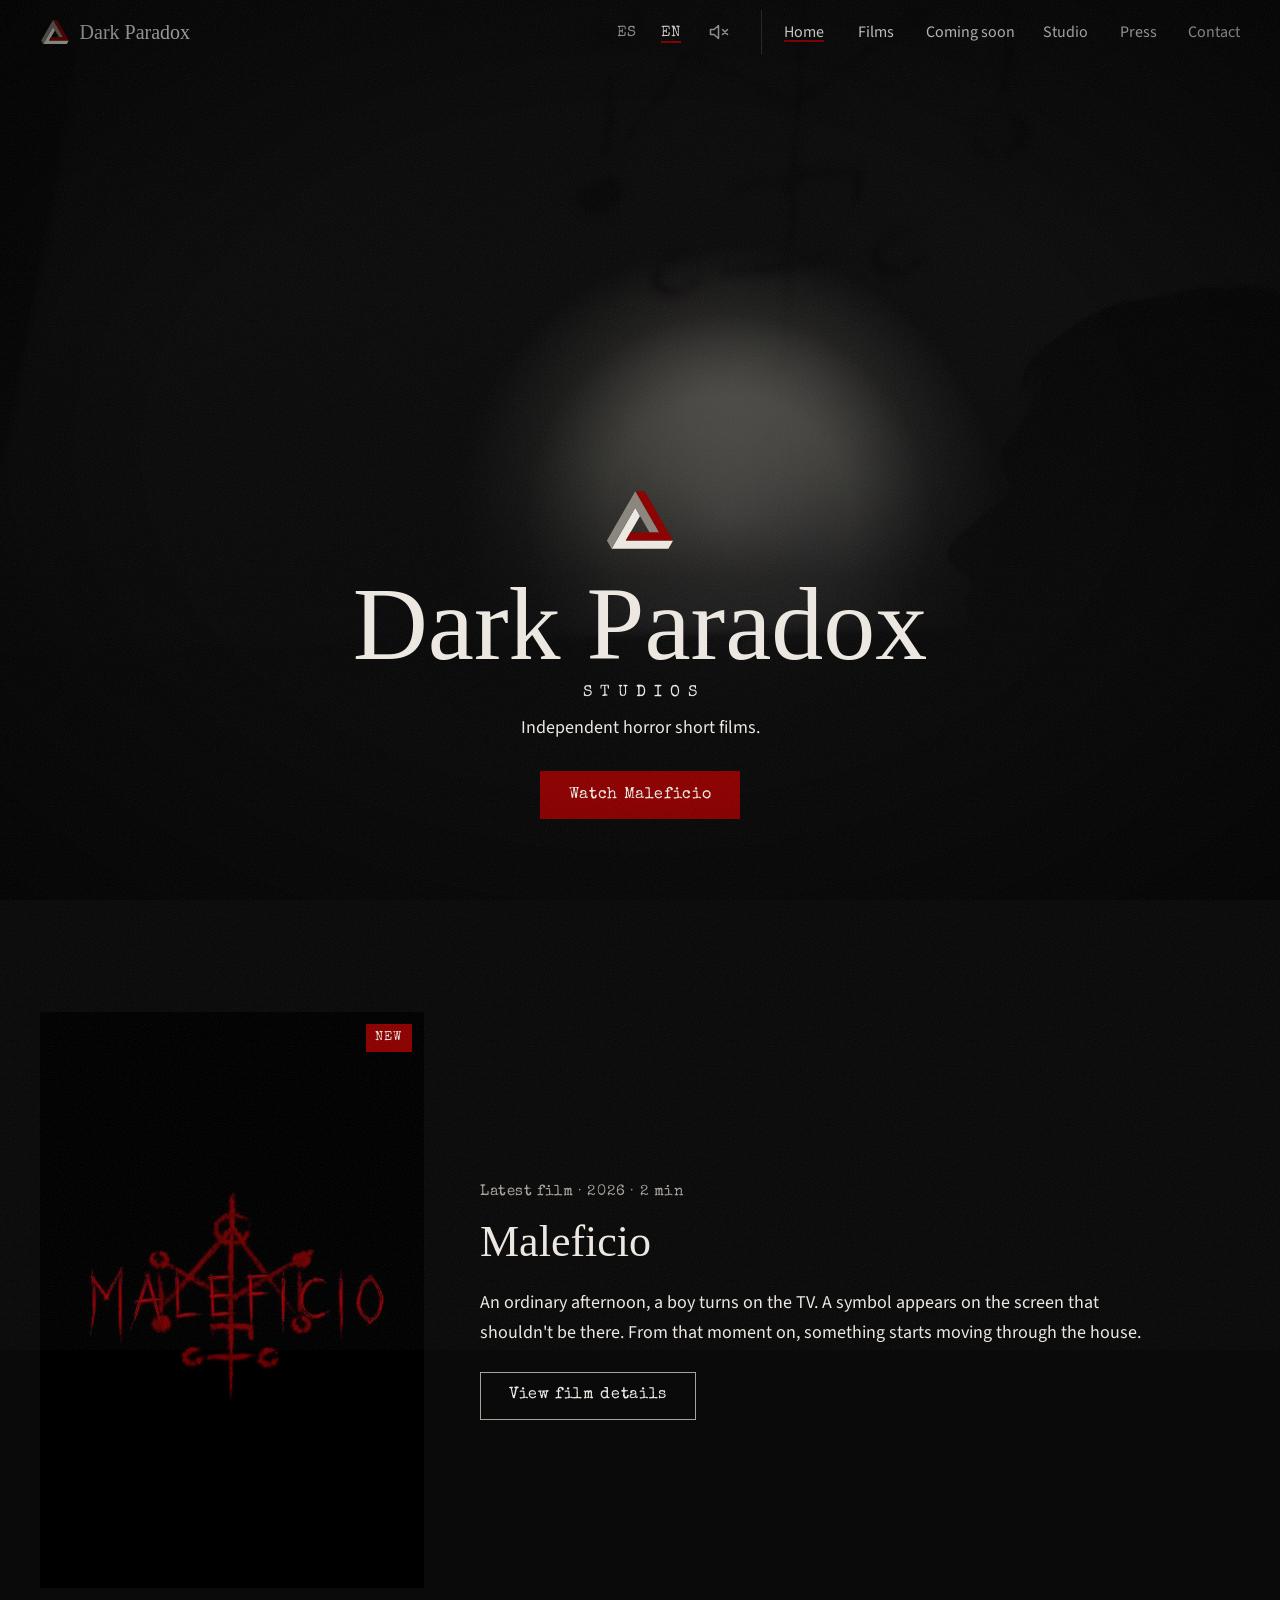
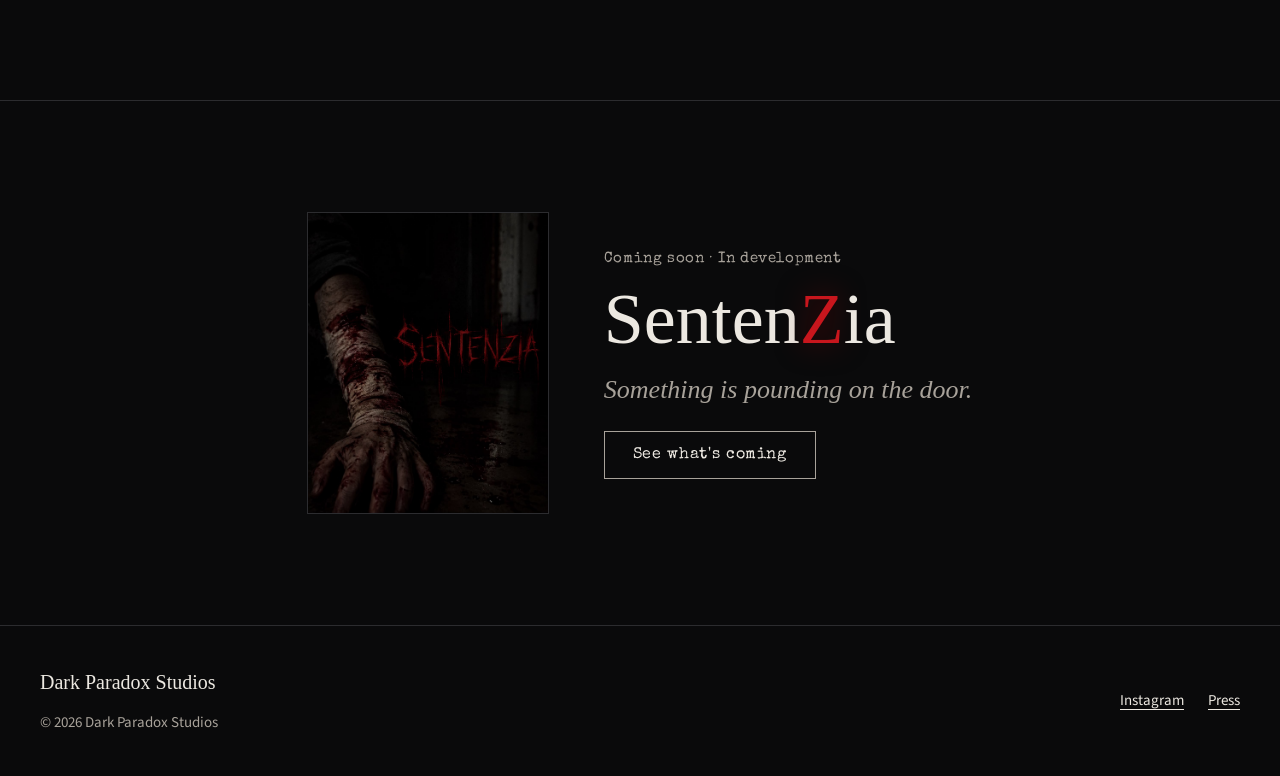
==== commit 70d20a1a: "Maleficio y Sentenzia" ====
--- a/index.html
+++ b/index.html
@@ -4,7 +4,7 @@
   <meta charset="utf-8">
   <meta name="viewport" content="width=device-width, initial-scale=1">
   <title data-i18n="inicio.tituloPagina">Dark Paradox Studios · Cortometrajes de terror</title>
-  <meta name="description" data-i18n-content="inicio.descripcion" content="Dark Paradox Studios es una productora independiente de cortometrajes de terror. Mira nuestros cortos y tráileres.">
+  <meta name="description" data-i18n-content="inicio.descripcion" content="Dark Paradox Studios es una productora independiente de cortometrajes de terror. Mira completo «Maleficio», nuestro primer corto.">
   <meta name="theme-color" content="#0a0a0b">
 
   <!-- Open Graph: lo que se ve al compartir el enlace. La imagen TIENE que ser una URL
@@ -13,7 +13,7 @@
   <meta property="og:site_name" content="Dark Paradox Studios">
   <meta property="og:locale" content="es_ES">
   <meta property="og:title" content="Dark Paradox Studios · Cortometrajes de terror">
-  <meta property="og:description" content="Productora independiente de cortometrajes de terror. Mira nuestros cortos y tráileres.">
+  <meta property="og:description" content="Productora independiente de cortometrajes de terror. Mira completo «Maleficio», nuestro primer corto.">
   <meta property="og:image" content="https://frxnker.github.io/DarkParadox/img/og-image.jpg">
 
   <link rel="icon" href="./img/favicon.svg" type="image/svg+xml">
@@ -90,8 +90,9 @@
           <span class="hero__estudio">Studios</span>
         </h1>
         <p class="hero__lema" data-i18n="inicio.lema">Cortometrajes de terror independientes.</p>
-        <!-- main.js apunta este botón al tráiler del corto más reciente -->
-        <a class="boton" id="hero-trailer" href="./cortos.html" data-i18n="inicio.verTrailer">Ver tráiler</a>
+        <!-- main.js convierte este botón en "Ver {título}" y lo apunta al vídeo del
+             corto más reciente de js/data.js (o a su tráiler, o a su ficha) -->
+        <a class="boton" id="hero-boton" href="./cortos.html" data-i18n="inicio.verCortos">Ver los cortos</a>
       </div>
     </section>
 
@@ -102,10 +103,24 @@
       </div>
     </section>
 
-    <section class="seccion aviso-proximo">
-      <div class="contenedor aparece">
-        <p data-i18n="inicio.gestando">Algo se está gestando.</p>
-        <a class="boton boton--secundario" href="./proximamente.html" data-i18n="inicio.verProximo">Ver lo próximo</a>
+    <!-- Aviso del próximo corto: main.js lo rellena con PROXIMO (js/data.js) y lo
+         muestra solo si tiene título. Cada dato vacío se queda oculto. La miniatura del
+         póster repite el enlace del botón, así que se salta con el teclado y el lector
+         de pantalla (tabindex="-1" y aria-hidden): para ellos ya está el botón. -->
+    <section class="seccion aviso-proximo" data-proximo-si-hay="titulo" hidden>
+      <div class="contenedor aviso-proximo__interior">
+        <a class="aviso-proximo__poster aparece" href="./proximamente.html" tabindex="-1" aria-hidden="true"
+           data-proximo-si-hay="imagen" hidden>
+          <img data-proximo="imagen" alt="" width="1122" height="1402" loading="lazy" hidden>
+        </a>
+        <div class="aviso-proximo__texto aparece">
+          <p class="ficha-texto">
+            <span data-i18n="menu.proximamente">Próximamente</span><span data-proximo-si-hay="estado" hidden> · <span data-proximo="estado" hidden></span></span>
+          </p>
+          <h2 class="aviso-proximo__titulo" data-proximo="titulo" hidden></h2>
+          <p class="aviso-proximo__frase" data-proximo="frase" hidden></p>
+          <a class="boton boton--secundario" href="./proximamente.html" data-i18n="inicio.verProximo">Ver lo próximo</a>
+        </div>
       </div>
     </section>
   </main>
--- a/css/styles.css
+++ b/css/styles.css
@@ -37,6 +37,10 @@
   /* El rojo solo tiene un contraste de 2:1 sobre el negro, así que nunca se usa
      para texto sobre el fondo: solo como relleno, borde o decoración. */
   --sangre: #8b0000;
+  /* Rojo más vivo, solo para letras sueltas de títulos de 24 px o más (la Z de
+     SentenZia): 3,4:1 sobre el negro, por encima del 3:1 que piden las pautas
+     de accesibilidad para el texto grande. */
+  --sangre-viva: #c8161d;
 
   /* Tipografías, con fuentes de respaldo por si Google Fonts no carga */
   --fuente-titulos: "IM Fell English", "Iowan Old Style", Georgia, "Times New Roman", serif;
@@ -197,16 +201,23 @@
   letter-spacing: 0.04em;
 }
 
-/* Marca los contenidos de ejemplo. Desaparece al quitar "ejemplo: true" en data.js */
-.etiqueta-ejemplo {
+/* Letras resaltadas en rojo dentro de un título (PROXIMO.resaltar en data.js) */
+.resalte {
+  color: var(--sangre-viva);
+  text-shadow: 0 0 0.4em rgba(139, 0, 0, 0.6);
+}
+
+/* Marca la tarjeta del próximo corto al final del listado */
+.etiqueta-proxima {
   display: inline-block;
   padding: 0.2rem 0.6rem;
   border: 1px solid var(--gris);
-  background: var(--negro);
+  background: rgba(10, 10, 11, 0.85);
   color: var(--blanco-roto);
   font-family: var(--fuente-ficha);
   font-size: 0.8125rem;
-  letter-spacing: 0.04em;
+  letter-spacing: 0.08em;
+  text-transform: uppercase;
 }
 
 /* Marca el corto más reciente. Texto blanco roto sobre el rojo: contraste de 8:1 */
@@ -1060,18 +1071,60 @@
   margin-top: 1.5rem;
 }
 
-/* Franja que invita a ver Próximamente */
+/* Franja que invita a ver Próximamente (datos de PROXIMO, en data.js): la
+   miniatura del póster y el texto. En el móvil, una encima del otro; desde
+   tablet, lado a lado. */
 .aviso-proximo {
   border-top: 1px solid var(--linea);
   text-align: center;
 }
 
-.aviso-proximo p {
-  margin-bottom: 1.25rem;
+.aviso-proximo__interior {
+  display: flex;
+  flex-direction: column;
+  align-items: center;
+  gap: 2rem;
+}
+
+/* Miniatura del póster: siempre entera, en su proporción 4:5 */
+.aviso-proximo__poster {
+  display: block;
+  width: min(14rem, 70%);
+}
+
+.aviso-proximo__poster img {
+  width: 100%;
+  height: auto;
+  aspect-ratio: 4 / 5;
+  object-fit: contain;
+  background: #000;
+  box-shadow: 0 0 0 1px var(--linea);
+  transition: filter var(--suave);
+}
+
+@media (hover: hover) {
+  .aviso-proximo__poster:hover img {
+    filter: brightness(1.2);
+  }
+}
+
+.aviso-proximo__texto {
+  max-width: 34rem;
+}
+
+.aviso-proximo__titulo {
+  margin-bottom: 0.25em;
+  font-size: clamp(2.75rem, 13vw, 4.5rem);
+  line-height: 1;
+}
+
+.aviso-proximo__frase {
+  margin-bottom: 1.5rem;
+  color: var(--gris);
   font-family: var(--fuente-titulos);
-  font-size: clamp(1.625rem, 6vw, 2.25rem);
+  font-size: clamp(1.25rem, 5vw, 1.625rem);
   font-style: italic;
-  line-height: 1.2;
+  line-height: 1.3;
 }
 
 @media (min-width: 48rem) {
@@ -1083,6 +1136,22 @@
 
   .destacado__poster-enlace {
     max-width: none;
+  }
+
+  .aviso-proximo__interior {
+    flex-direction: row;
+    justify-content: center;
+    gap: 3.5rem;
+  }
+
+  .aviso-proximo__poster {
+    flex: none;
+    width: 15rem;
+  }
+
+  /* Con miniatura, el texto se alinea a la izquierda, junto a ella */
+  .aviso-proximo__poster:not([hidden]) + .aviso-proximo__texto {
+    text-align: left;
   }
 }
 
@@ -1211,6 +1280,23 @@
   }
 }
 
+/* Con pocos cortos (menos de POCOS_CORTOS, en main.js), los pósters van
+   centrados y con un ancho máximo, en lugar de dejar huecos en la rejilla.
+   main.js añade estas dos clases. */
+.rejilla-cortos--pocos {
+  display: flex;
+  flex-wrap: wrap;
+  justify-content: center;
+}
+
+.rejilla-cortos--pocos .tarjeta {
+  flex: 0 1 22rem;
+}
+
+.listado--pocos .cabecera-pagina {
+  text-align: center;
+}
+
 .tarjeta__enlace {
   position: relative;
   display: block;
@@ -1276,12 +1362,22 @@
   }
 }
 
-.tarjeta .etiqueta-ejemplo {
-  position: absolute;
-  top: 0.75rem;
-  left: 0.75rem;
-}
-
+/* Tarjeta "Próximamente" (la última del listado): el póster 4:5 se ve entero
+   dentro del mismo hueco 2:3 que los demás, centrado sobre negro (sus bordes
+   ya son negros), y sin el zoom al pasar el ratón, para que el título del
+   póster no llegue nunca al borde */
+.tarjeta__poster--proxima {
+  object-fit: contain;
+  background: #000;
+}
+
+@media (hover: hover) {
+  .tarjeta__enlace:hover .tarjeta__poster--proxima {
+    transform: none;
+  }
+}
+
+.tarjeta .etiqueta-proxima,
 .tarjeta .etiqueta-nuevo {
   position: absolute;
   top: 0.75rem;
@@ -1317,8 +1413,12 @@
   font-size: 1.125rem;
 }
 
-.corto__aviso-ejemplo {
-  margin-bottom: 1rem;
+/* Nota "Inspirado en…" bajo la sinopsis */
+.corto__inspiracion {
+  color: var(--gris);
+  font-family: var(--fuente-ficha);
+  font-size: 0.9375rem;
+  letter-spacing: 0.02em;
 }
 
 /* Botones para compartir el corto */
@@ -1418,29 +1518,14 @@
   padding-top: clamp(2.5rem, 8vw, 4.5rem);
 }
 
-/* Reproductor responsive 16:9 */
-.video-16-9,
-.trailer-pendiente {
-  max-width: 60rem;
-}
-
+/* Reproductor responsive 16:9: el corto completo (<video>) o el tráiler de
+   YouTube (iframe). Si el vídeo no es exactamente 16:9, quedan franjas negras. */
 .video-16-9 {
   width: 100%;
+  max-width: 60rem;
   aspect-ratio: 16 / 9;
   border: 0;
-  background: var(--negro-suave);
-}
-
-.trailer-pendiente {
-  display: grid;
-  place-items: center;
-  width: 100%;
-  aspect-ratio: 16 / 9;
-  border: 1px solid var(--linea);
-  background: var(--negro-suave);
-  color: var(--gris);
-  font-family: var(--fuente-ficha);
-  text-align: center;
+  background: #000;
 }
 
 /* Ficha técnica */
@@ -1617,60 +1702,232 @@
 
 
 /* 12. PRÓXIMAMENTE
+   El póster de PROXIMO (data.js) es la pieza principal. En el móvil va a todo
+   el ancho de la pantalla, con el texto debajo; en escritorio, póster y texto
+   van lado a lado, centrados en vertical. El póster se ve SIEMPRE entero
+   (aspect-ratio 4:5 y object-fit: contain): lleva el título escrito y no se
+   puede recortar.
+   Efectos, todos desactivados si el sistema pide reducir el movimiento:
+     - entra con un fundido desde negro cuando ha cargado (clase "cargado");
+     - un viñeteado que respira despacio sobre sus bordes;
+     - cada 6 segundos, un pequeño sacudón, como una puerta que aporrean;
+     - arañazos en las esquinas, lejos del título.
+   Sin póster (PROXIMO.imagen vacío) queda solo el texto, con el título grande.
    -------------------------------------------------------------------------- */
-.teaser {
+.proximo {
+  display: grid;
+  gap: 1.75rem;
+  padding-bottom: clamp(2rem, 6vw, 3rem);
+  /* Los arañazos asoman un poco por fuera del póster. En el móvil, donde el
+     póster ocupa todo el ancho, se cortan en el borde de la pantalla en lugar
+     de crear scroll horizontal. clip, a diferencia de hidden, no convierte la
+     sección en una caja con scroll propio. */
+  overflow: hidden;
+}
+
+@supports (overflow: clip) {
+  .proximo {
+    overflow: visible;
+    overflow-x: clip;
+  }
+}
+
+.proximo__poster {
   position: relative;
-  isolation: isolate;
-  display: flex;
-  align-items: center;
-  min-height: 100vh;
-  min-height: 100svh;
-  padding-block: calc(var(--alto-cabecera) + 1rem) 2rem;
-  overflow: hidden;
-}
-
-.teaser__fondo {
-  position: absolute;
-  inset: 0;
-  z-index: -2;
+}
+
+/* Fundido desde negro: el póster espera invisible hasta que ha cargado */
+.js .proximo__poster {
+  opacity: 0;
+}
+
+.js .proximo__poster.cargado {
+  opacity: 1;
+  animation: desde-negro 2.4s ease-out;
+}
+
+/* El marco agrupa el póster, su viñeteado y los arañazos, que se sacuden juntos */
+.proximo__marco {
+  position: relative;
+  animation: golpe 6s linear 2s infinite;
+}
+
+.proximo__imagen {
+  display: block;
   width: 100%;
-  height: 100%;
-  object-fit: cover;
-}
-
-.teaser::after {
+  height: auto;
+  aspect-ratio: 4 / 5;
+  object-fit: contain;
+  background: #000;
+}
+
+/* Viñeteado que respira: solo oscurece los bordes; el título queda fuera */
+.proximo__marco::after {
   content: "";
   position: absolute;
   inset: 0;
-  z-index: -1;
-  background: rgba(10, 10, 11, 0.74);
-}
-
-.teaser__linea {
-  margin-bottom: 1.1em;
+  z-index: 1;
+  background: radial-gradient(ellipse at 50% 50%, transparent 60%, rgba(0, 0, 0, 0.75) 100%);
+  opacity: 0.5;
+  pointer-events: none;
+  animation: respira 7s ease-in-out infinite alternate;
+}
+
+/* Arañazos: el dibujo de garras (<symbol id="garras"> de proximamente.html)
+   repetido en las esquinas del póster. Las medidas van en % del póster. */
+.proximo__aranazos {
+  position: absolute;
+  inset: 0;
+  z-index: 2;
+  color: var(--blanco-roto);
+  pointer-events: none;
+}
+
+.aranazo {
+  position: absolute;
+  height: auto;
+  aspect-ratio: 2 / 3;
+  fill: currentColor;
+}
+
+/* Arriba a la izquierda, asomando por fuera */
+.aranazo--1 {
+  top: -4%;
+  left: -6%;
+  width: 22%;
+  opacity: 0.16;
+  rotate: -18deg;
+}
+
+/* Abajo a la derecha: la otra mano, en espejo */
+.aranazo--2 {
+  right: -5%;
+  bottom: -4%;
+  width: 26%;
+  opacity: 0.12;
+  rotate: 22deg;
+  scale: -1 1;
+}
+
+/* Rojo, arriba a la derecha, sobre el marco de la puerta */
+.aranazo--3 {
+  top: 3%;
+  right: 4%;
+  width: 13%;
+  color: var(--sangre);
+  opacity: 0.7;
+  rotate: 14deg;
+}
+
+/* Pequeño, casi entero por fuera a la izquierda */
+.aranazo--4 {
+  top: 58%;
+  left: -9%;
+  width: 12%;
+  opacity: 0.12;
+  rotate: -6deg;
+}
+
+.proximo__texto {
+  width: min(100% - 2 * var(--margen), var(--ancho-texto));
+  margin-inline: auto;
+}
+
+/* PRÓXIMAMENTE · EN DESARROLLO */
+.proximo__estado {
+  letter-spacing: 0.16em;
+  text-transform: uppercase;
+}
+
+.proximo__titulo {
+  margin-bottom: 1rem;
+  font-size: clamp(3rem, 14vw, 6rem);
+  line-height: 1;
+}
+
+/* Con póster, el título es discreto: el póster ya lo lleva escrito en grande */
+.proximo--con-poster .proximo__titulo {
+  margin-bottom: 0.75rem;
+  font-size: clamp(1.75rem, 6vw, 2.25rem);
+}
+
+.proximo__sinopsis {
+  font-size: 1.125rem;
+}
+
+.proximo__frase {
+  margin: 1.75rem 0 0;
+  padding-left: 1rem;
+  border-left: 3px solid var(--sangre);
   font-family: var(--fuente-titulos);
-  font-size: clamp(1.625rem, 7vw, 2.75rem);
-  line-height: 1.2;
-}
-
-/* Las líneas aparecen una a una, como si se enfocaran poco a poco */
-.js .teaser__linea {
-  opacity: 0;
-  filter: blur(6px);
-  transition: opacity 1600ms ease, filter 1600ms ease;
-}
-
-.js .teaser__linea.visible {
-  opacity: 1;
-  filter: none;
-}
-
-.teaser__titulo {
-  margin: 0.4em 0 0;
-  font-size: clamp(2.5rem, 11vw, 4.75rem);
-  line-height: 1.05;
-}
-
+  font-size: clamp(1.375rem, 5vw, 1.75rem);
+  font-style: italic;
+  line-height: 1.3;
+}
+
+/* El texto aparece un poco después que el póster */
+.js .proximo__texto.aparece {
+  transition-delay: 600ms;
+}
+
+@media (min-width: 48rem) {
+  .proximo {
+    width: min(100% - 2 * var(--margen), var(--ancho-max));
+    margin-inline: auto;
+    padding-block: 2.5rem;
+    align-content: center;
+  }
+
+  .proximo--con-poster {
+    grid-template-columns: minmax(0, 1fr) minmax(0, 1fr);
+    align-items: center;
+    gap: clamp(2.5rem, 5vw, 4.5rem);
+  }
+
+  /* El póster cabe entero en la pantalla, sin tener que bajar para verlo */
+  .proximo__poster {
+    justify-self: end;
+    width: 100%;
+    max-width: calc((100vh - var(--alto-cabecera) - 5rem) * 0.8);
+    max-width: calc((100svh - var(--alto-cabecera) - 5rem) * 0.8);
+  }
+
+  .proximo__texto {
+    width: auto;
+    max-width: var(--ancho-texto);
+    margin: 0;
+  }
+}
+
+/* Escritorio: el bloque ocupa la pantalla y queda centrado en vertical */
+@media (min-width: 64rem) {
+  .proximo {
+    min-height: calc(100vh - var(--alto-cabecera));
+    min-height: calc(100svh - var(--alto-cabecera));
+  }
+}
+
+@keyframes desde-negro {
+  0%   { opacity: 0; filter: brightness(0); }
+  40%  { opacity: 1; filter: brightness(0.25); }
+  100% { opacity: 1; filter: brightness(1); }
+}
+
+@keyframes respira {
+  from { opacity: 0.35; }
+  to   { opacity: 1; }
+}
+
+/* Dos golpes secos y seguidos al final de cada ciclo; el resto, quieto */
+@keyframes golpe {
+  0%, 82%, 84.5%, 88%, 90.5%, 100% { translate: 0 0; rotate: 0deg; }
+  83%   { translate: -2px 1px; rotate: -0.3deg; }
+  83.8% { translate: 1px -1px; rotate: 0.15deg; }
+  89%   { translate: 2px 1px; rotate: 0.25deg; }
+  89.8% { translate: -1px 0; rotate: -0.1deg; }
+}
+
+/* Cuenta atrás, bajo el póster (solo si PROXIMO.fecha tiene fecha) */
 .cuenta-atras {
   display: grid;
   grid-template-columns: repeat(4, minmax(0, 1fr));
@@ -1706,20 +1963,7 @@
   font-size: 1.125rem;
 }
 
-.manifiesto__subtitulo {
-  margin-top: 3rem;
-}
-
-.manifiesto__cita {
-  margin: 2rem 0;
-  padding-left: 1.25rem;
-  border-left: 3px solid var(--sangre);
-  font-family: var(--fuente-titulos);
-  font-size: clamp(1.5rem, 6vw, 2rem);
-  font-style: italic;
-  line-height: 1.3;
-}
-
+/* Equipo (EQUIPO, en data.js): retrato redondo, nombre y rol */
 .equipo {
   display: grid;
   grid-template-columns: repeat(2, 1fr);
@@ -1727,14 +1971,34 @@
   margin-top: 1.75rem;
 }
 
-.equipo__foto {
-  width: 100%;
-  aspect-ratio: 4 / 5;
-  margin-bottom: 0.75rem;
+.equipo__retrato {
+  display: grid;
+  place-items: center;
+  width: min(100%, 9rem);
+  aspect-ratio: 1;
+  margin-bottom: 0.9rem;
+  border-radius: 50%;
   object-fit: cover;
   background: var(--negro-suave);
   /* Blanco y negro también para las fotos reales, aunque estén en color */
   filter: grayscale(1) contrast(1.05);
+}
+
+/* Sin foto: las iniciales dentro de un círculo con un fino anillo rojo,
+   como un sello de lacre */
+.equipo__iniciales {
+  border: 1px solid var(--linea);
+  box-shadow:
+    inset 0 0 0 5px var(--negro-suave),
+    inset 0 0 0 6px var(--sangre),
+    inset 0 0 2.5rem rgba(0, 0, 0, 0.6);
+  color: var(--blanco-roto);
+  font-family: var(--fuente-titulos);
+  font-size: 2.75rem;
+  line-height: 1;
+  letter-spacing: 0.04em;
+  filter: none;
+  user-select: none;
 }
 
 .equipo__nombre {
@@ -1760,8 +2024,7 @@
 /* 14. CONTACTO
    -------------------------------------------------------------------------- */
 .contacto {
-  display: grid;
-  gap: 3rem;
+  max-width: 32rem;
   padding-bottom: clamp(3.5rem, 12vw, 7rem);
 }
 
@@ -1804,60 +2067,6 @@
   overflow-wrap: anywhere;
 }
 
-.canal--pendiente {
-  border-style: dashed;
-  color: var(--gris);
-}
-
-.canal--pendiente .canal__valor,
-.canal__valor[data-pendiente] {
-  color: var(--gris);
-}
-
-/* Formulario */
-.campo {
-  margin-bottom: 1.25rem;
-}
-
-.campo label {
-  display: block;
-  margin-bottom: 0.4rem;
-}
-
-.campo input,
-.campo textarea {
-  display: block;
-  width: 100%;
-  min-height: 3rem;
-  padding: 0.75rem 0.875rem;
-  border: 1px solid var(--gris);
-  border-radius: 0;
-  background: var(--negro-suave);
-  color: var(--blanco-roto);
-  font: inherit;
-  font-size: 1rem; /* Con menos de 16 px, iOS amplía la página al escribir */
-}
-
-.campo textarea {
-  min-height: 9rem;
-  resize: vertical;
-}
-
-.formulario__aviso {
-  margin: 1rem 0 0;
-  padding: 0.75rem 1rem;
-  border-left: 3px solid var(--sangre);
-  background: var(--negro-suave);
-}
-
-@media (min-width: 48rem) {
-  .contacto {
-    grid-template-columns: minmax(0, 1fr) minmax(0, 1fr);
-    gap: 4rem;
-    align-items: start;
-  }
-}
-
 
 /* 15. PÁGINA 404 Y MENSAJES TEMÁTICOS
    -------------------------------------------------------------------------- */
@@ -1880,10 +2089,6 @@
    -------------------------------------------------------------------------- */
 .prensa__bloque {
   padding-bottom: clamp(3rem, 10vw, 5.5rem);
-}
-
-.prensa__ejemplo {
-  margin-bottom: 1.25rem;
 }
 
 /* Descripciones del estudio: cada una en español y en inglés, con su botón de copiar */
@@ -1905,11 +2110,15 @@
 
 /* Datos clave: el número grande arriba y su nombre debajo. En el HTML va primero
    el nombre (dt) y después el dato (dd), que es como lo lee un lector de pantalla;
-   column-reverse solo cambia el orden visual. */
+   column-reverse solo cambia el orden visual. Solo se pintan los datos que
+   existen, así que la caja se ajusta a cuántos haya: de uno a cuatro por fila,
+   sin dejar celdas vacías. */
 .datos-clave {
-  display: grid;
-  grid-template-columns: repeat(2, minmax(0, 1fr));
+  display: flex;
+  flex-wrap: wrap;
   gap: 1px; /* El fondo gris que asoma entre las celdas hace de línea */
+  width: fit-content;
+  max-width: 100%;
   margin: 0;
   border: 1px solid var(--linea);
   background: var(--linea);
@@ -1917,8 +2126,10 @@
 
 .datos-clave__dato {
   display: flex;
+  flex: 1 1 10rem;
   flex-direction: column-reverse;
   justify-content: flex-end;
+  min-width: 10rem;
   padding: 1.25rem 1rem;
   background: var(--negro);
 }
@@ -1937,13 +2148,6 @@
   overflow-wrap: anywhere;
 }
 
-.datos-clave dd.datos-clave__pendiente {
-  color: var(--gris);
-  font-family: var(--fuente-ficha);
-  font-size: 1.125rem;
-  line-height: 1.6;
-}
-
 /* Logotipos: muestra sobre su fondo y botones de descarga */
 .logos {
   display: grid;
@@ -2057,10 +2261,6 @@
     gap: 2.5rem;
   }
 
-  .datos-clave {
-    grid-template-columns: repeat(4, minmax(0, 1fr));
-  }
-
   .logos {
     grid-template-columns: repeat(2, minmax(0, 1fr));
   }
@@ -2073,7 +2273,8 @@
 
 /* 17. MOVIMIENTO REDUCIDO
    Para quien lo ha pedido en su sistema: sin grano animado, parpadeos, glitch
-   ni fundidos. Todo el contenido aparece directamente.
+   ni fundidos. Todo el contenido aparece directamente. El póster de
+   Próximamente sale sin fundido, quieto y con el viñeteado fijo.
    -------------------------------------------------------------------------- */
 @media (prefers-reduced-motion: reduce) {
   *,
@@ -2083,8 +2284,7 @@
     transition: none !important;
   }
 
-  .js .aparece,
-  .js .teaser__linea {
+  .js .aparece {
     opacity: 1;
     filter: none;
     transform: none;
